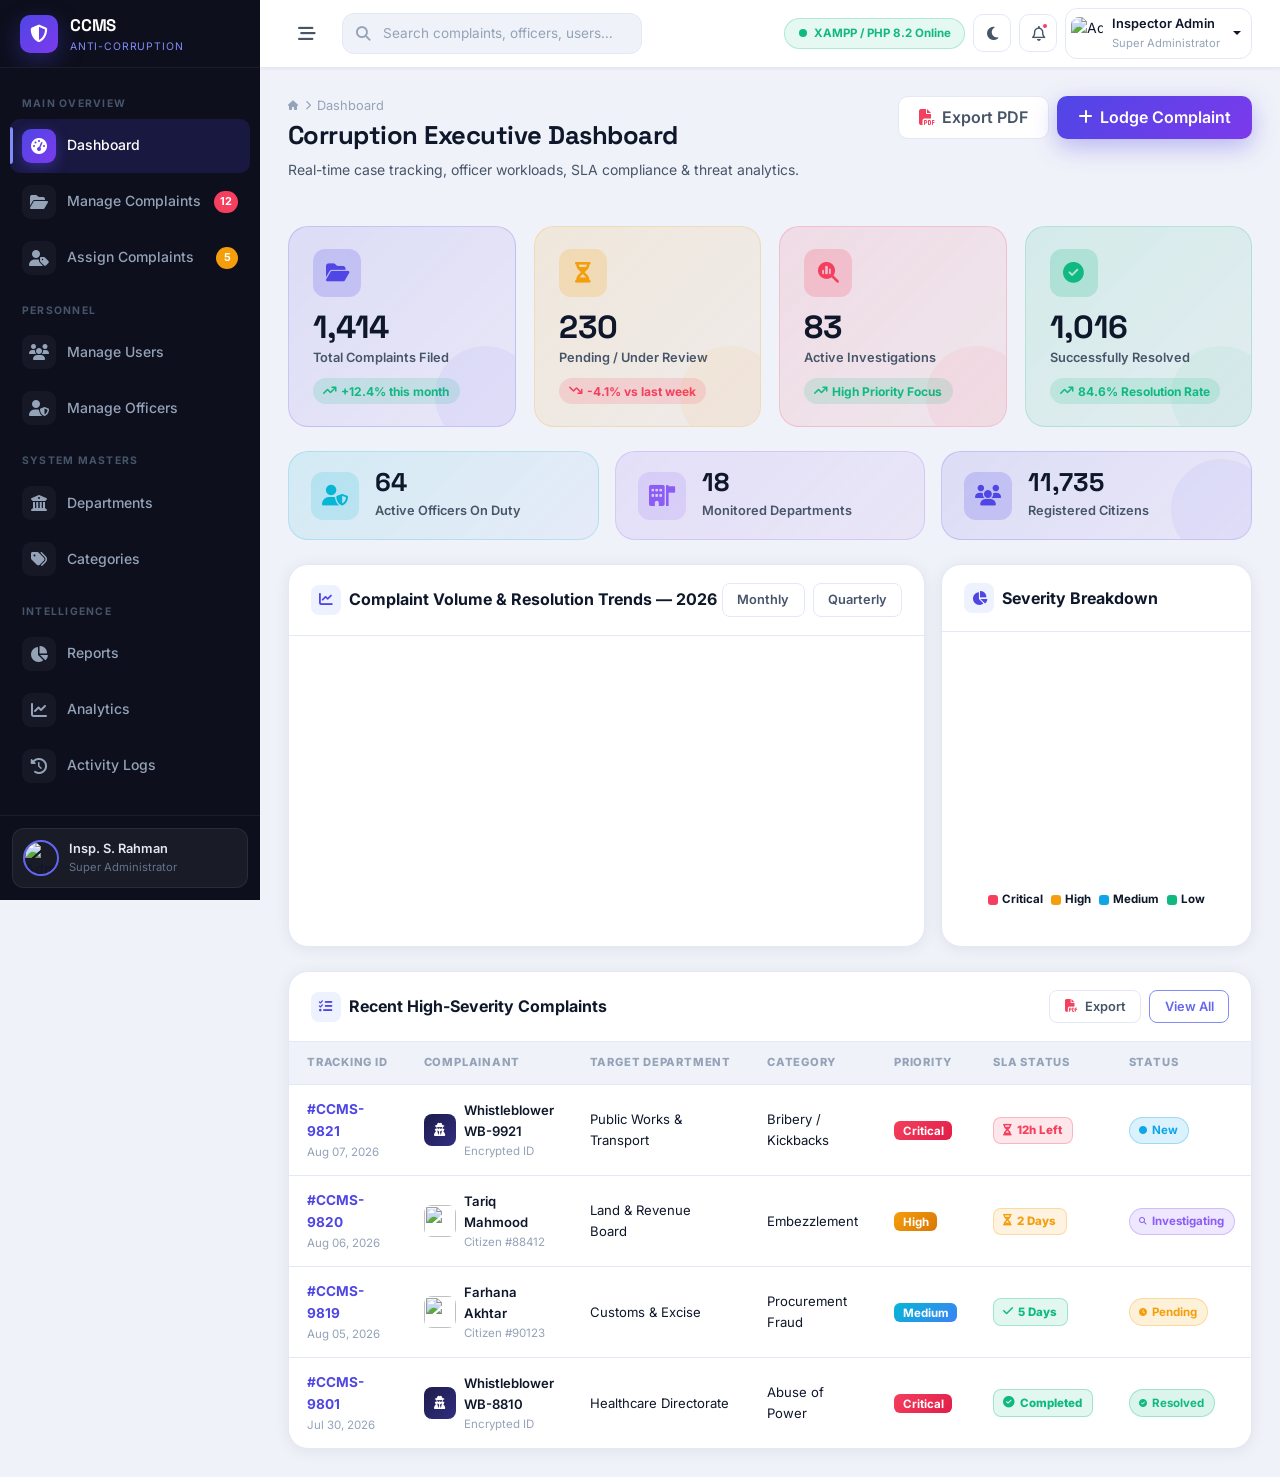
==== admin/index.html @ 70c21d73 "New repo" ====
<!DOCTYPE html>
<html lang="en" data-bs-theme="light">
<head>
  <meta charset="UTF-8">
  <meta name="viewport" content="width=device-width, initial-scale=1.0">
  <title>Dashboard — CCMS Admin Panel</title>
  <meta name="description" content="Corruption Complaint Management System — Admin Dashboard">

  <!-- Fonts -->
  <link rel="preconnect" href="https://fonts.googleapis.com">
  <link rel="preconnect" href="https://fonts.gstatic.com" crossorigin>
  <link href="https://fonts.googleapis.com/css2?family=Inter:wght@300;400;500;600;700;800;900&family=Space+Grotesk:wght@400;500;600;700&display=swap" rel="stylesheet">

  <!-- Bootstrap 5.3 -->
  <link href="https://cdn.jsdelivr.net/npm/bootstrap@5.3.2/dist/css/bootstrap.min.css" rel="stylesheet">
  <!-- Font Awesome 6 -->
  <link rel="stylesheet" href="https://cdnjs.cloudflare.com/ajax/libs/font-awesome/6.4.2/css/all.min.css">
  <!-- SweetAlert2 -->
  <link rel="stylesheet" href="https://cdn.jsdelivr.net/npm/sweetalert2@11/dist/sweetalert2.min.css">

  <!-- CCMS Custom CSS -->
  <link rel="stylesheet" href="assets/css/style.css">
</head>
<body>
<div id="wrapper">

  <!-- ═══════════════════ SIDEBAR ═══════════════════ -->
  <aside id="sidebar">
    <div class="sb-brand">
      <div class="sb-logo"><i class="fa-solid fa-shield-halved"></i></div>
      <div>
        <div class="sb-title">CCMS</div>
        <div class="sb-sub">Anti-Corruption</div>
      </div>
    </div>

    <nav class="sb-nav">
      <div class="sb-section-label">Main Overview</div>

      <a href="index.html" class="sb-link active">
        <div class="icon-wrap"><i class="fa-solid fa-gauge-high"></i></div>
        <span>Dashboard</span>
      </a>

      <a href="manage-complaints.html" class="sb-link">
        <div class="icon-wrap"><i class="fa-solid fa-folder-open"></i></div>
        <span>Manage Complaints</span>
        <span class="sb-badge">12</span>
      </a>

      <a href="assign-complaints.html" class="sb-link">
        <div class="icon-wrap"><i class="fa-solid fa-user-tag"></i></div>
        <span>Assign Complaints</span>
        <span class="sb-badge amber">5</span>
      </a>

      <div class="sb-section-label">Personnel</div>

      <a href="manage-users.html" class="sb-link">
        <div class="icon-wrap"><i class="fa-solid fa-users"></i></div>
        <span>Manage Users</span>
      </a>

      <a href="manage-officers.html" class="sb-link">
        <div class="icon-wrap"><i class="fa-solid fa-user-shield"></i></div>
        <span>Manage Officers</span>
      </a>

      <div class="sb-section-label">System Masters</div>

      <a href="manage-departments.html" class="sb-link">
        <div class="icon-wrap"><i class="fa-solid fa-building-columns"></i></div>
        <span>Departments</span>
      </a>

      <a href="manage-categories.html" class="sb-link">
        <div class="icon-wrap"><i class="fa-solid fa-tags"></i></div>
        <span>Categories</span>
      </a>

      <div class="sb-section-label">Intelligence</div>

      <a href="reports.html" class="sb-link">
        <div class="icon-wrap"><i class="fa-solid fa-chart-pie"></i></div>
        <span>Reports</span>
      </a>

      <a href="analytics.html" class="sb-link">
        <div class="icon-wrap"><i class="fa-solid fa-chart-line"></i></div>
        <span>Analytics</span>
      </a>

      <a href="activity-logs.html" class="sb-link">
        <div class="icon-wrap"><i class="fa-solid fa-clock-rotate-left"></i></div>
        <span>Activity Logs</span>
      </a>
    </nav>

    <div class="sb-footer">
      <div class="sb-admin-card">
        <img src="https://images.unsplash.com/photo-1560250097-0b93528c311a?auto=format&fit=crop&w=80&q=80"
             alt="Admin" class="sb-avatar">
        <div class="sb-admin-info">
          <div class="sb-admin-name">Insp. S. Rahman</div>
          <div class="sb-admin-role">Super Administrator</div>
        </div>
      </div>
    </div>
  </aside>

  <!-- ═══════════════════ MAIN CONTENT ═══════════════════ -->
  <div id="main-content">

    <!-- TOP NAVBAR -->
    <nav class="top-navbar">
      <div class="d-flex align-items-center gap-3">
        <button class="btn-toggle" id="sidebarToggle">
          <i class="fa-solid fa-bars-staggered"></i>
        </button>

        <div class="search-wrap d-none d-md-block">
          <i class="fa-solid fa-magnifying-glass"></i>
          <input type="text" id="tableSearch" placeholder="Search complaints, officers, users…">
        </div>
      </div>

      <div class="nav-actions">
        <!-- System Status -->
        <div class="online-chip d-none d-xl-flex">
          <span class="online-dot"></span>
          XAMPP / PHP 8.2 Online
        </div>

        <!-- Theme Toggle -->
        <button class="nav-icon-btn" id="themeToggle" title="Toggle Theme">
          <i class="fa-solid fa-moon" id="themeIcon"></i>
        </button>

        <!-- Notifications -->
        <div class="dropdown">
          <button class="nav-icon-btn" data-bs-toggle="dropdown" aria-expanded="false" id="notifBtn">
            <i class="fa-regular fa-bell"></i>
            <span class="nav-dot"></span>
          </button>
          <div class="dropdown-menu dropdown-menu-end" style="width:320px; padding:12px;">
            <div class="d-flex align-items-center justify-content-between mb-3 px-1">
              <span style="font-weight:800;font-size:.9rem;">Notifications</span>
              <span class="pill pill-new">3 New</span>
            </div>

            <div class="notif-item">
              <div class="notif-icon" style="background:rgba(244,63,94,.15);color:#f43f5e;">
                <i class="fa-solid fa-triangle-exclamation"></i>
              </div>
              <div>
                <div style="font-weight:700;font-size:.8rem;">Critical: Bribery Case Escalated</div>
                <div class="extra-small" style="color:var(--text-3);">Ref #CCMS-9821 · Public Works Dept</div>
                <div class="extra-small" style="color:var(--text-3);margin-top:2px;">5 minutes ago</div>
              </div>
            </div>

            <div class="notif-item mt-1">
              <div class="notif-icon" style="background:rgba(245,158,11,.15);color:#f59e0b;">
                <i class="fa-solid fa-user-check"></i>
              </div>
              <div>
                <div style="font-weight:700;font-size:.8rem;">SLA Deadline Approaching</div>
                <div class="extra-small" style="color:var(--text-3);">2 complaints approaching SLA cutoff</div>
                <div class="extra-small" style="color:var(--text-3);margin-top:2px;">22 minutes ago</div>
              </div>
            </div>

            <div class="notif-item mt-1">
              <div class="notif-icon" style="background:rgba(16,185,129,.15);color:#10b981;">
                <i class="fa-solid fa-file-pdf"></i>
              </div>
              <div>
                <div style="font-weight:700;font-size:.8rem;">Monthly Audit Report Ready</div>
                <div class="extra-small" style="color:var(--text-3);">July 2026 PDF generated via Dompdf</div>
                <div class="extra-small" style="color:var(--text-3);margin-top:2px;">1 hour ago</div>
              </div>
            </div>

            <div class="divider"></div>
            <a href="activity-logs.html" class="d-block text-center extra-small fw-bold" style="color:var(--indigo-500);">
              View all activity logs →
            </a>
          </div>
        </div>

        <!-- Profile -->
        <div class="dropdown">
          <div class="nav-profile-btn dropdown-toggle" data-bs-toggle="dropdown" aria-expanded="false">
            <img src="https://images.unsplash.com/photo-1560250097-0b93528c311a?auto=format&fit=crop&w=80&q=80"
                 class="nav-avatar" alt="Admin">
            <div class="d-none d-md-block">
              <div class="nav-profile-name">Inspector Admin</div>
              <div class="nav-profile-role">Super Administrator</div>
            </div>
          </div>
          <ul class="dropdown-menu dropdown-menu-end">
            <li><a class="dropdown-item" href="#"><i class="fa-solid fa-user-gear text-indigo-500"></i> Profile Settings</a></li>
            <li><a class="dropdown-item" href="activity-logs.html"><i class="fa-solid fa-clock-rotate-left text-indigo-500"></i> My Logs</a></li>
            <li><div class="dropdown-divider"></div></li>
            <li><a class="dropdown-item" href="#" style="color:var(--rose-500);" onclick="Swal.fire({icon:'info',title:'Session Ended',text:'You have been logged out safely.',timer:2000,showConfirmButton:false})">
              <i class="fa-solid fa-power-off"></i> Logout
            </a></li>
          </ul>
        </div>
      </div>
    </nav>
    <!-- /TOP NAVBAR -->

    <!-- ═══════════════════ CONTENT BODY ═══════════════════ -->
    <main class="content-body">

      <!-- Page Header -->
      <div class="page-header">
        <div>
          <div class="page-breadcrumb">
            <i class="fa-solid fa-house"></i>
            <i class="fa-solid fa-chevron-right"></i>
            <span>Dashboard</span>
          </div>
          <h1 class="page-title">Corruption Executive Dashboard</h1>
          <p class="page-subtitle">Real-time case tracking, officer workloads, SLA compliance &amp; threat analytics.</p>
        </div>
        <div class="d-flex gap-2 flex-wrap">
          <button class="btn btn-ghost btn-export-pdf" data-doc-name="Executive_Dashboard_Summary">
            <i class="fa-solid fa-file-pdf" style="color:var(--rose-500);"></i> Export PDF
          </button>
          <a href="manage-complaints.html" class="btn btn-primary">
            <i class="fa-solid fa-plus"></i> Lodge Complaint
          </a>
        </div>
      </div>

      <!-- KPI CARDS -->
      <div class="kpi-grid">
        <div class="kpi-card indigo">
          <div class="kpi-icon"><i class="fa-solid fa-folder-open"></i></div>
          <div class="kpi-value counter-value">1482</div>
          <div class="kpi-label">Total Complaints Filed</div>
          <div class="kpi-trend up"><i class="fa-solid fa-arrow-trend-up"></i> +12.4% this month</div>
        </div>

        <div class="kpi-card amber">
          <div class="kpi-icon"><i class="fa-solid fa-hourglass-half"></i></div>
          <div class="kpi-value counter-value">245</div>
          <div class="kpi-label">Pending / Under Review</div>
          <div class="kpi-trend down"><i class="fa-solid fa-arrow-trend-down"></i> -4.1% vs last week</div>
        </div>

        <div class="kpi-card rose">
          <div class="kpi-icon"><i class="fa-solid fa-magnifying-glass-chart"></i></div>
          <div class="kpi-value counter-value">89</div>
          <div class="kpi-label">Active Investigations</div>
          <div class="kpi-trend up"><i class="fa-solid fa-arrow-trend-up"></i> High Priority Focus</div>
        </div>

        <div class="kpi-card emerald">
          <div class="kpi-icon"><i class="fa-solid fa-circle-check"></i></div>
          <div class="kpi-value counter-value">1078</div>
          <div class="kpi-label">Successfully Resolved</div>
          <div class="kpi-trend up"><i class="fa-solid fa-arrow-trend-up"></i> 84.6% Resolution Rate</div>
        </div>
      </div>

      <!-- Secondary KPI Row -->
      <div class="row g-3 mb-4">
        <div class="col-md-4">
          <div class="kpi-card cyan" style="padding:18px 22px;">
            <div class="d-flex align-items-center gap-3">
              <div class="kpi-icon mb-0" style="background:rgba(6,182,212,.15);color:#06b6d4;">
                <i class="fa-solid fa-user-shield"></i>
              </div>
              <div>
                <div class="kpi-value" style="font-size:1.6rem;" id="cntOfficers">64</div>
                <div class="kpi-label">Active Officers On Duty</div>
              </div>
            </div>
          </div>
        </div>
        <div class="col-md-4">
          <div class="kpi-card violet" style="padding:18px 22px;">
            <div class="d-flex align-items-center gap-3">
              <div class="kpi-icon mb-0" style="background:rgba(139,92,246,.15);color:#8b5cf6;">
                <i class="fa-solid fa-building-flag"></i>
              </div>
              <div>
                <div class="kpi-value" style="font-size:1.6rem;" id="cntDepts">18</div>
                <div class="kpi-label">Monitored Departments</div>
              </div>
            </div>
          </div>
        </div>
        <div class="col-md-4">
          <div class="kpi-card indigo" style="padding:18px 22px;">
            <div class="d-flex align-items-center gap-3">
              <div class="kpi-icon mb-0">
                <i class="fa-solid fa-users"></i>
              </div>
              <div>
                <div class="kpi-value counter-value" style="font-size:1.6rem;">12450</div>
                <div class="kpi-label">Registered Citizens</div>
              </div>
            </div>
          </div>
        </div>
      </div>

      <!-- Charts Row -->
      <div class="row g-3 mb-4">
        <!-- Trend Chart -->
        <div class="col-lg-8">
          <div class="card-box h-100">
            <div class="card-box-head">
              <div class="card-box-title">
                <div class="title-icon"><i class="fa-solid fa-chart-line"></i></div>
                Complaint Volume &amp; Resolution Trends — 2026
              </div>
              <div class="d-flex gap-2">
                <button class="btn btn-ghost btn-sm active-period" data-period="monthly">Monthly</button>
                <button class="btn btn-ghost btn-sm" data-period="quarterly">Quarterly</button>
              </div>
            </div>
            <div class="card-box-body" style="padding-bottom:12px;">
              <canvas id="trendChart" height="270"></canvas>
            </div>
          </div>
        </div>

        <!-- Severity Doughnut -->
        <div class="col-lg-4">
          <div class="card-box h-100">
            <div class="card-box-head">
              <div class="card-box-title">
                <div class="title-icon"><i class="fa-solid fa-chart-pie"></i></div>
                Severity Breakdown
              </div>
            </div>
            <div class="card-box-body d-flex flex-column align-items-center">
              <canvas id="severityChart" height="220"></canvas>
              <!-- Legend -->
              <div class="d-flex flex-wrap gap-2 mt-3 justify-content-center">
                <div class="d-flex align-items-center gap-1 extra-small fw-bold">
                  <span style="width:10px;height:10px;border-radius:3px;background:#f43f5e;display:inline-block;"></span> Critical
                </div>
                <div class="d-flex align-items-center gap-1 extra-small fw-bold">
                  <span style="width:10px;height:10px;border-radius:3px;background:#f59e0b;display:inline-block;"></span> High
                </div>
                <div class="d-flex align-items-center gap-1 extra-small fw-bold">
                  <span style="width:10px;height:10px;border-radius:3px;background:#0ea5e9;display:inline-block;"></span> Medium
                </div>
                <div class="d-flex align-items-center gap-1 extra-small fw-bold">
                  <span style="width:10px;height:10px;border-radius:3px;background:#10b981;display:inline-block;"></span> Low
                </div>
              </div>
            </div>
          </div>
        </div>
      </div>

      <!-- Recent Complaints Table -->
      <div class="card-box">
        <div class="card-box-head">
          <div class="card-box-title">
            <div class="title-icon"><i class="fa-solid fa-list-check"></i></div>
            Recent High-Severity Complaints
          </div>
          <div class="d-flex gap-2">
            <button class="btn btn-ghost btn-sm btn-export-pdf" data-doc-name="Recent_Complaints_Export">
              <i class="fa-solid fa-file-pdf" style="color:var(--rose-500);"></i> Export
            </button>
            <a href="manage-complaints.html" class="btn btn-outline-primary btn-sm">View All</a>
          </div>
        </div>

        <div class="tbl-wrap">
          <table class="tbl" id="complaintsTable">
            <thead>
              <tr>
                <th>Tracking ID</th>
                <th>Complainant</th>
                <th>Target Department</th>
                <th>Category</th>
                <th>Priority</th>
                <th>SLA Status</th>
                <th>Status</th>
                <th>Action</th>
              </tr>
            </thead>
            <tbody>
              <tr>
                <td>
                  <a href="#" class="fw-bold" style="color:var(--indigo-600);">#CCMS-9821</a>
                  <div class="extra-small" style="color:var(--text-3);">Aug 07, 2026</div>
                </td>
                <td>
                  <span class="d-flex align-items-center gap-2">
                    <span style="background:var(--g-dark);width:32px;height:32px;border-radius:8px;display:flex;align-items:center;justify-content:center;color:#fff;font-size:.8rem;flex-shrink:0;">
                      <i class="fa-solid fa-user-secret"></i>
                    </span>
                    <div>
                      <div class="fw-semibold" style="font-size:.82rem;">Whistleblower WB-9921</div>
                      <div class="extra-small" style="color:var(--text-3);">Encrypted ID</div>
                    </div>
                  </span>
                </td>
                <td style="font-size:.82rem;">Public Works &amp; Transport</td>
                <td style="font-size:.82rem;">Bribery / Kickbacks</td>
                <td><span class="chip-critical">Critical</span></td>
                <td><span class="sla sla-critical"><i class="fa-solid fa-hourglass-half"></i> 12h Left</span></td>
                <td><span class="pill pill-new"><i class="fa-solid fa-circle" style="font-size:.5rem;"></i> New</span></td>
                <td>
                  <div class="d-flex gap-1">
                    <button class="btn btn-ghost btn-icon btn-sm" data-bs-toggle="modal" data-bs-target="#viewComplaintModal" title="View">
                      <i class="fa-solid fa-eye" style="color:var(--indigo-500);"></i>
                    </button>
                    <a href="assign-complaints.html" class="btn btn-primary btn-icon btn-sm" title="Assign">
                      <i class="fa-solid fa-user-plus"></i>
                    </a>
                  </div>
                </td>
              </tr>

              <tr>
                <td>
                  <a href="#" class="fw-bold" style="color:var(--indigo-600);">#CCMS-9820</a>
                  <div class="extra-small" style="color:var(--text-3);">Aug 06, 2026</div>
                </td>
                <td>
                  <span class="d-flex align-items-center gap-2">
                    <img src="https://images.unsplash.com/photo-1507003211169-0a1dd7228f2d?auto=format&fit=crop&w=80&q=80"
                         style="width:32px;height:32px;border-radius:8px;object-fit:cover;flex-shrink:0;" alt="">
                    <div>
                      <div class="fw-semibold" style="font-size:.82rem;">Tariq Mahmood</div>
                      <div class="extra-small" style="color:var(--text-3);">Citizen #88412</div>
                    </div>
                  </span>
                </td>
                <td style="font-size:.82rem;">Land &amp; Revenue Board</td>
                <td style="font-size:.82rem;">Embezzlement</td>
                <td><span class="chip-high">High</span></td>
                <td><span class="sla sla-warn"><i class="fa-solid fa-hourglass-half"></i> 2 Days</span></td>
                <td><span class="pill pill-investigating"><i class="fa-solid fa-magnifying-glass" style="font-size:.5rem;"></i> Investigating</span></td>
                <td>
                  <div class="d-flex gap-1">
                    <button class="btn btn-ghost btn-icon btn-sm" data-bs-toggle="modal" data-bs-target="#viewComplaintModal" title="View">
                      <i class="fa-solid fa-eye" style="color:var(--indigo-500);"></i>
                    </button>
                    <button class="btn btn-ghost btn-icon btn-sm" title="Update Status">
                      <i class="fa-solid fa-rotate" style="color:var(--amber-500);"></i>
                    </button>
                  </div>
                </td>
              </tr>

              <tr>
                <td>
                  <a href="#" class="fw-bold" style="color:var(--indigo-600);">#CCMS-9819</a>
                  <div class="extra-small" style="color:var(--text-3);">Aug 05, 2026</div>
                </td>
                <td>
                  <span class="d-flex align-items-center gap-2">
                    <img src="https://images.unsplash.com/photo-1494790108377-be9c29b29330?auto=format&fit=crop&w=80&q=80"
                         style="width:32px;height:32px;border-radius:8px;object-fit:cover;flex-shrink:0;" alt="">
                    <div>
                      <div class="fw-semibold" style="font-size:.82rem;">Farhana Akhtar</div>
                      <div class="extra-small" style="color:var(--text-3);">Citizen #90123</div>
                    </div>
                  </span>
                </td>
                <td style="font-size:.82rem;">Customs &amp; Excise</td>
                <td style="font-size:.82rem;">Procurement Fraud</td>
                <td><span class="chip-medium">Medium</span></td>
                <td><span class="sla sla-ok"><i class="fa-solid fa-check"></i> 5 Days</span></td>
                <td><span class="pill pill-pending"><i class="fa-solid fa-clock" style="font-size:.5rem;"></i> Pending</span></td>
                <td>
                  <div class="d-flex gap-1">
                    <button class="btn btn-ghost btn-icon btn-sm" data-bs-toggle="modal" data-bs-target="#viewComplaintModal" title="View">
                      <i class="fa-solid fa-eye" style="color:var(--indigo-500);"></i>
                    </button>
                    <a href="assign-complaints.html" class="btn btn-primary btn-icon btn-sm" title="Assign">
                      <i class="fa-solid fa-user-plus"></i>
                    </a>
                  </div>
                </td>
              </tr>

              <tr>
                <td>
                  <a href="#" class="fw-bold" style="color:var(--indigo-600);">#CCMS-9801</a>
                  <div class="extra-small" style="color:var(--text-3);">Jul 30, 2026</div>
                </td>
                <td>
                  <span class="d-flex align-items-center gap-2">
                    <span style="background:var(--g-dark);width:32px;height:32px;border-radius:8px;display:flex;align-items:center;justify-content:center;color:#fff;font-size:.8rem;flex-shrink:0;">
                      <i class="fa-solid fa-user-secret"></i>
                    </span>
                    <div>
                      <div class="fw-semibold" style="font-size:.82rem;">Whistleblower WB-8810</div>
                      <div class="extra-small" style="color:var(--text-3);">Encrypted ID</div>
                    </div>
                  </span>
                </td>
                <td style="font-size:.82rem;">Healthcare Directorate</td>
                <td style="font-size:.82rem;">Abuse of Power</td>
                <td><span class="chip-critical">Critical</span></td>
                <td><span class="sla sla-ok"><i class="fa-solid fa-circle-check"></i> Completed</span></td>
                <td><span class="pill pill-resolved"><i class="fa-solid fa-circle-check" style="font-size:.5rem;"></i> Resolved</span></td>
                <td>
                  <div class="d-flex gap-1">
                    <button class="btn btn-ghost btn-icon btn-sm" data-bs-toggle="modal" data-bs-target="#viewComplaintModal" title="View">
                      <i class="fa-solid fa-eye" style="color:var(--indigo-500);"></i>
                    </button>
                    <button class="btn btn-ghost btn-icon btn-sm btn-export-pdf" title="Download PDF">
                      <i class="fa-solid fa-file-pdf" style="color:var(--rose-500);"></i>
                    </button>
                  </div>
                </td>
              </tr>
            </tbody>
          </table>
        </div>
      </div>
      <!-- /card-box -->

    </main>
    <!-- /CONTENT BODY -->
  </div>
  <!-- /MAIN CONTENT -->

  <!-- ═══════════════════ MODAL: VIEW COMPLAINT ═══════════════════ -->
<div class="modal fade" id="viewComplaintModal" tabindex="-1" aria-hidden="true">
  <div class="modal-dialog modal-lg modal-dialog-centered">
    <div class="modal-content">
      <div class="modal-header">
        <div>
          <div class="d-flex align-items-center gap-2 mb-1">
            <span class="pill pill-new">New Case</span>
            <span class="chip-critical">Critical</span>
          </div>
          <h5 class="modal-title">#CCMS-9821 — Bribery Case File</h5>
        </div>
        <button type="button" class="btn-close" data-bs-dismiss="modal"></button>
      </div>
      <div class="modal-body" style="padding:24px;">

        <!-- Alert -->
        <div style="background:rgba(244,63,94,.1);border:1px solid rgba(244,63,94,.3);border-radius:12px;padding:14px 18px;display:flex;align-items:center;gap:12px;margin-bottom:20px;">
          <i class="fa-solid fa-triangle-exclamation" style="color:#f43f5e;font-size:1.1rem;"></i>
          <div>
            <div style="font-weight:700;font-size:.9rem;color:#f43f5e;">CRITICAL SEVERITY — SLA Expires in 12 Hours</div>
            <div class="extra-small" style="color:var(--text-2);">Immediate officer assignment required.</div>
          </div>
        </div>

        <!-- Info Grid -->
        <div class="row g-3 mb-4">
          <div class="col-md-6">
            <div style="background:var(--bg);border:1px solid var(--border);border-radius:12px;padding:14px;">
              <div class="extra-small fw-bold" style="color:var(--text-3);text-transform:uppercase;letter-spacing:.06em;margin-bottom:6px;">Complainant</div>
              <div class="fw-bold">Whistleblower WB-9921</div>
              <div class="extra-small" style="color:var(--text-2);margin-top:3px;"><i class="fa-solid fa-envelope me-1"></i> encrypted@securemail.org</div>
            </div>
          </div>
          <div class="col-md-6">
            <div style="background:var(--bg);border:1px solid var(--border);border-radius:12px;padding:14px;">
              <div class="extra-small fw-bold" style="color:var(--text-3);text-transform:uppercase;letter-spacing:.06em;margin-bottom:6px;">Target Department</div>
              <div class="fw-bold">Public Works &amp; Transport Board</div>
              <div class="extra-small" style="color:var(--text-2);margin-top:3px;"><i class="fa-solid fa-location-dot me-1"></i> Sector 4, Highway Tender Office</div>
            </div>
          </div>
        </div>

        <div style="margin-bottom:18px;">
          <div class="extra-small fw-bold" style="color:var(--text-3);text-transform:uppercase;letter-spacing:.06em;margin-bottom:8px;">Allegation Summary</div>
          <p style="font-size:.875rem;color:var(--text-2);line-height:1.7;margin:0;">
            Allegation of illegal bribery during highway bridge maintenance tender allocation. Tender officials
            demanded an undocumented 15% kickback commission for contract approval. Audio recordings and
            financial transaction receipts have been submitted as evidence.
          </p>
        </div>

        <div style="margin-bottom:18px;">
          <div class="extra-small fw-bold" style="color:var(--text-3);text-transform:uppercase;letter-spacing:.06em;margin-bottom:10px;">Evidence Attachments (2 Files)</div>
          <div class="d-flex gap-2 flex-wrap">
            <div style="display:flex;align-items:center;gap:10px;background:var(--bg);border:1px solid var(--border);border-radius:10px;padding:10px 14px;">
              <i class="fa-solid fa-file-pdf" style="color:#f43f5e;font-size:1.4rem;"></i>
              <div>
                <div class="fw-bold extra-small">tender_bid_receipt.pdf</div>
                <div class="extra-small" style="color:var(--text-3);">2.4 MB</div>
              </div>
            </div>
            <div style="display:flex;align-items:center;gap:10px;background:var(--bg);border:1px solid var(--border);border-radius:10px;padding:10px 14px;">
              <i class="fa-solid fa-file-audio" style="color:#f59e0b;font-size:1.4rem;"></i>
              <div>
                <div class="fw-bold extra-small">audio_bribe_recording.mp3</div>
                <div class="extra-small" style="color:var(--text-3);">8.1 MB</div>
              </div>
            </div>
          </div>
        </div>

        <!-- Timeline -->
        <div class="extra-small fw-bold" style="color:var(--text-3);text-transform:uppercase;letter-spacing:.06em;margin-bottom:12px;">Audit Timeline</div>
        <div class="timeline">
          <div class="tl-item">
            <div class="tl-dot indigo"><i class="fa-solid fa-plus"></i></div>
            <div class="tl-body">
              <div class="tl-title">Complaint Registered</div>
              <div class="tl-time">Aug 07, 2026 · 09:15 AM</div>
              <div class="tl-desc">Submitted anonymously with encrypted media attachments.</div>
            </div>
          </div>
          <div class="tl-item">
            <div class="tl-dot amber"><i class="fa-solid fa-user-check"></i></div>
            <div class="tl-body">
              <div class="tl-title">Under Review — Assignment Pending</div>
              <div class="tl-time">Aug 07, 2026 · 10:30 AM</div>
              <div class="tl-desc">Awaiting officer allocation from Public Works Anti-Corruption Cell.</div>
            </div>
          </div>
        </div>
      </div>
      <div class="modal-footer">
        <button type="button" class="btn btn-ghost" data-bs-dismiss="modal">Close</button>
        <a href="assign-complaints.html" class="btn btn-outline-primary">
          <i class="fa-solid fa-user-plus"></i> Assign Officer
        </a>
        <button type="button" class="btn btn-primary btn-export-pdf" data-doc-name="Complaint_9821_Case_File">
          <i class="fa-solid fa-file-pdf"></i> Download PDF
        </button>
      </div>
  </div>
</div><!-- /wrapper -->

<!-- ═══════════════════ SCRIPTS ═══════════════════ -->
<script src="https://code.jquery.com/jquery-3.7.1.min.js"></script>
<script src="https://cdn.jsdelivr.net/npm/bootstrap@5.3.2/dist/js/bootstrap.bundle.min.js"></script>
<script src="https://cdn.jsdelivr.net/npm/chart.js@4.4.0/dist/chart.umd.min.js"></script>
<script src="https://cdn.jsdelivr.net/npm/sweetalert2@11"></script>
<script src="assets/js/main.js"></script>

<script>
document.addEventListener('DOMContentLoaded', function() {
  const trendCanvas = document.getElementById('trendChart');
  const severityCanvas = document.getElementById('severityChart');

  if (trendCanvas) {
    new Chart(trendCanvas.getContext('2d'), {
      type: 'line',
      data: {
        labels: ['Jan','Feb','Mar','Apr','May','Jun','Jul','Aug'],
        datasets: [
          {
            label: 'Complaints Filed',
            data: [120,145,190,175,210,240,280,122],
            borderColor: '#4f46e5',
            backgroundColor: 'rgba(79,70,229,0.12)',
            borderWidth: 2.5,
            fill: true,
            tension: 0.4,
            pointBackgroundColor: '#4f46e5',
            pointBorderColor: '#fff',
            pointBorderWidth: 2,
            pointRadius: 5
          },
          {
            label: 'Cases Resolved',
            data: [95,130,160,155,195,220,250,110],
            borderColor: '#10b981',
            backgroundColor: 'rgba(16,185,129,0.07)',
            borderWidth: 2.5,
            fill: true,
            tension: 0.4,
            pointBackgroundColor: '#10b981',
            pointBorderColor: '#fff',
            pointBorderWidth: 2,
            pointRadius: 5
          }
        ]
      },
      options: {
        responsive: true,
        maintainAspectRatio: true,
        interaction: { mode: 'index', intersect: false },
        plugins: {
          legend: {
            position: 'top',
            align: 'end',
            labels: {
              boxWidth: 10,
              boxHeight: 10,
              borderRadius: 5,
              useBorderRadius: true,
              font: { family: 'Inter', size: 12, weight: '600' },
              padding: 16
            }
          },
          tooltip: {
            backgroundColor: 'rgba(15,21,36,.9)',
            titleColor: '#f8fafc',
            bodyColor: '#94a3b8',
            borderColor: 'rgba(255,255,255,.1)',
            borderWidth: 1,
            padding: 12,
            cornerRadius: 10
          }
        },
        scales: {
          x: {
            grid: { display: false },
            ticks: { font: { family: 'Inter', size: 12 }, color: '#94a3b8' }
          },
          y: {
            beginAtZero: true,
            grid: { color: 'rgba(100,116,139,0.1)', drawBorder: false },
            ticks: { font: { family: 'Inter', size: 12 }, color: '#94a3b8', stepSize: 50 }
          }
        }
      }
    });
  }

  if (severityCanvas) {
    new Chart(severityCanvas.getContext('2d'), {
      type: 'doughnut',
      data: {
        labels: ['Critical','High','Medium','Low'],
        datasets: [{
          data: [18,32,35,15],
          backgroundColor: ['#f43f5e','#f59e0b','#0ea5e9','#10b981'],
          borderColor: 'transparent',
          borderWidth: 0,
          hoverOffset: 6
        }]
      },
      options: {
        responsive: true,
        cutout: '72%',
        plugins: {
          legend: { display: false },
          tooltip: {
            backgroundColor: 'rgba(15,21,36,.9)',
            titleColor: '#f8fafc',
            bodyColor: '#94a3b8',
            borderColor: 'rgba(255,255,255,.1)',
            borderWidth: 1,
            padding: 10,
            cornerRadius: 10
          }
        }
      }
    });
  }
});
</script>

</body>
</html>
---- admin/assets/css/style.css ----
/* ============================================================
   CCMS – Corruption Complaint Management System
   Premium Admin Panel  |  Full Design System
   ============================================================ */

@import url('https://fonts.googleapis.com/css2?family=Inter:wght@300;400;500;600;700;800;900&family=Space+Grotesk:wght@400;500;600;700&display=swap');

/* ── DESIGN TOKENS ───────────────────────────────────────── */
:root {
  --font-body:    'Inter', sans-serif;
  --font-heading: 'Space Grotesk', sans-serif;

  /* Sidebar */
  --sidebar-w:  260px;
  --sidebar-cw: 76px;
  --nav-h:      68px;

  /* Brand Palette */
  --indigo-900: #1e1b4b;
  --indigo-800: #312e81;
  --indigo-700: #3730a3;
  --indigo-600: #4f46e5;
  --indigo-500: #6366f1;
  --indigo-400: #818cf8;
  --indigo-300: #a5b4fc;
  --indigo-100: #e0e7ff;
  --indigo-50:  #eef2ff;

  --violet-500: #8b5cf6;
  --cyan-500:   #06b6d4;
  --cyan-400:   #22d3ee;
  --emerald-500:#10b981;
  --emerald-400:#34d399;
  --amber-500:  #f59e0b;
  --amber-400:  #fbbf24;
  --rose-500:   #f43f5e;
  --rose-400:   #fb7185;
  --sky-500:    #0ea5e9;

  /* Semantics – Light */
  --bg:         #f0f2f9;
  --surface:    #ffffff;
  --surface-2:  #f8faff;
  --sidebar-bg: #0d0f1c;
  --navbar-bg:  #ffffff;
  --border:     #e2e8f6;
  --text-1:     #0f172a;
  --text-2:     #475569;
  --text-3:     #94a3b8;

  /* Gradient Presets */
  --g-primary:  linear-gradient(135deg, #4f46e5 0%, #7c3aed 100%);
  --g-cyan:     linear-gradient(135deg, #06b6d4 0%, #3b82f6 100%);
  --g-emerald:  linear-gradient(135deg, #10b981 0%, #059669 100%);
  --g-amber:    linear-gradient(135deg, #f59e0b 0%, #d97706 100%);
  --g-rose:     linear-gradient(135deg, #f43f5e 0%, #e11d48 100%);
  --g-dark:     linear-gradient(135deg, #1e1b4b 0%, #312e81 100%);
  --g-hero:     linear-gradient(135deg, #4f46e5 0%, #7c3aed 60%, #06b6d4 100%);

  /* Shadows */
  --sh-xs: 0 1px 3px rgba(15,23,42,.06);
  --sh-sm: 0 4px 12px rgba(15,23,42,.08);
  --sh-md: 0 8px 24px rgba(15,23,42,.10);
  --sh-lg: 0 16px 48px rgba(15,23,42,.14);
  --sh-primary: 0 8px 24px rgba(79,70,229,.35);
  --sh-card:    0 2px 16px rgba(15,23,42,.07);

  /* Radius */
  --r-sm:  8px;
  --r-md: 14px;
  --r-lg: 20px;
  --r-xl: 28px;

  --tx: all .25s cubic-bezier(.4,0,.2,1);
}

/* ── DARK THEME ──────────────────────────────────────────── */
[data-bs-theme="dark"] {
  --bg:         #060912;
  --surface:    #0f1526;
  --surface-2:  #141b2d;
  --sidebar-bg: #080b16;
  --navbar-bg:  #0f1526;
  --border:     #1e2a45;
  --text-1:     #f1f5f9;
  --text-2:     #94a3b8;
  --text-3:     #475569;
  --sh-card:    0 2px 16px rgba(0,0,0,.35);
}

/* ── RESET / GLOBAL ──────────────────────────────────────── */
*, *::before, *::after { box-sizing: border-box; margin: 0; padding: 0; }

html { scroll-behavior: smooth; }

body {
  font-family: var(--font-body);
  background: var(--bg);
  color: var(--text-1);
  font-size: 14px;
  line-height: 1.6;
  overflow-x: hidden;
  transition: background .3s, color .3s;
}

h1,h2,h3,h4,h5,h6 {
  font-family: var(--font-heading);
  font-weight: 700;
  letter-spacing: -.02em;
  color: var(--text-1);
}

a { text-decoration: none; color: inherit; }
img { display: block; }

/* ── SCROLLBAR ───────────────────────────────────────────── */
::-webkit-scrollbar { width: 5px; height: 5px; }
::-webkit-scrollbar-track { background: transparent; }
::-webkit-scrollbar-thumb { background: #cbd5e1; border-radius: 99px; }
[data-bs-theme="dark"] ::-webkit-scrollbar-thumb { background: #334155; }

/* ═══════════════════════════════════════════════════════════
   LAYOUT
   ═══════════════════════════════════════════════════════════ */
#wrapper { display: flex; min-height: 100vh; }

/* ── SIDEBAR ─────────────────────────────────────────────── */
#sidebar {
  width: var(--sidebar-w);
  background: var(--sidebar-bg);
  position: fixed;
  top: 0; left: 0;
  height: 100vh;
  z-index: 1060;
  display: flex;
  flex-direction: column;
  transition: width .3s cubic-bezier(.4,0,.2,1);
  overflow: hidden;
}

#sidebar.collapsed { width: var(--sidebar-cw); }

/* Sidebar brand */
.sb-brand {
  height: var(--nav-h);
  display: flex;
  align-items: center;
  gap: 12px;
  padding: 0 20px;
  border-bottom: 1px solid rgba(255,255,255,.06);
  flex-shrink: 0;
  white-space: nowrap;
  overflow: hidden;
}

.sb-logo {
  width: 38px; height: 38px;
  border-radius: 10px;
  background: var(--g-primary);
  display: flex; align-items: center; justify-content: center;
  font-size: 1.1rem; color: #fff;
  box-shadow: var(--sh-primary);
  flex-shrink: 0;
  transition: var(--tx);
}

.sb-logo:hover { transform: rotate(-8deg) scale(1.08); }

.sb-title {
  font-family: var(--font-heading);
  font-weight: 700;
  font-size: 1.05rem;
  color: #fff;
  letter-spacing: -.01em;
  opacity: 1;
  transition: opacity .2s;
  white-space: nowrap;
}

.sb-sub {
  font-size: .65rem;
  color: var(--indigo-400);
  letter-spacing: .08em;
  text-transform: uppercase;
  white-space: nowrap;
}

#sidebar.collapsed .sb-title,
#sidebar.collapsed .sb-sub { opacity: 0; pointer-events: none; }

/* Sidebar nav */
.sb-nav {
  flex: 1;
  overflow-y: auto;
  overflow-x: hidden;
  padding: 12px 10px 12px;
}

.sb-nav::-webkit-scrollbar { width: 3px; }
.sb-nav::-webkit-scrollbar-thumb { background: rgba(255,255,255,.1); }

.sb-section-label {
  font-size: .65rem;
  font-weight: 700;
  letter-spacing: .12em;
  text-transform: uppercase;
  color: #475569;
  padding: 16px 12px 6px;
  white-space: nowrap;
  overflow: hidden;
  transition: opacity .2s;
}

#sidebar.collapsed .sb-section-label { opacity: 0; }

.sb-link {
  display: flex;
  align-items: center;
  gap: 11px;
  padding: 10px 12px;
  border-radius: 10px;
  color: #94a3b8;
  font-weight: 500;
  font-size: .875rem;
  transition: var(--tx);
  white-space: nowrap;
  position: relative;
  cursor: pointer;
  margin-bottom: 2px;
  overflow: hidden;
}

.sb-link .icon-wrap {
  width: 34px; height: 34px;
  border-radius: 9px;
  display: flex; align-items: center; justify-content: center;
  font-size: 1rem;
  flex-shrink: 0;
  transition: var(--tx);
  background: rgba(255,255,255,.04);
}

.sb-link:hover {
  color: #fff;
  background: rgba(255,255,255,.07);
}

.sb-link:hover .icon-wrap {
  background: rgba(79,70,229,.25);
  color: var(--indigo-400);
}

.sb-link.active {
  color: #fff;
  background: rgba(79,70,229,.18);
}

.sb-link.active .icon-wrap {
  background: var(--g-primary);
  color: #fff;
  box-shadow: 0 4px 14px rgba(79,70,229,.45);
}

.sb-link.active::before {
  content: '';
  position: absolute;
  left: 0; top: 50%;
  transform: translateY(-50%);
  width: 3px; height: 70%;
  background: var(--indigo-400);
  border-radius: 0 4px 4px 0;
}

.sb-badge {
  margin-left: auto;
  min-width: 22px; height: 22px;
  border-radius: 11px;
  background: var(--rose-500);
  color: #fff;
  font-size: .68rem;
  font-weight: 700;
  display: flex; align-items: center; justify-content: center;
  padding: 0 6px;
  flex-shrink: 0;
  animation: pulse-badge 2s infinite;
}

@keyframes pulse-badge {
  0%,100% { box-shadow: 0 0 0 0 rgba(244,63,94,.5); }
  50%      { box-shadow: 0 0 0 5px rgba(244,63,94,0); }
}

.sb-badge.amber {
  background: var(--amber-500);
  animation: pulse-badge-amber 2s infinite;
}

@keyframes pulse-badge-amber {
  0%,100% { box-shadow: 0 0 0 0 rgba(245,158,11,.5); }
  50%      { box-shadow: 0 0 0 5px rgba(245,158,11,0); }
}

#sidebar.collapsed .sb-link span,
#sidebar.collapsed .sb-badge { display: none; }

/* Sidebar footer – admin card */
.sb-footer {
  padding: 12px;
  border-top: 1px solid rgba(255,255,255,.06);
  flex-shrink: 0;
}

.sb-admin-card {
  display: flex; align-items: center; gap: 10px;
  padding: 10px;
  border-radius: 12px;
  background: rgba(255,255,255,.05);
  border: 1px solid rgba(255,255,255,.07);
  cursor: pointer;
  transition: var(--tx);
}

.sb-admin-card:hover { background: rgba(255,255,255,.09); }

.sb-avatar {
  width: 36px; height: 36px;
  border-radius: 50%;
  object-fit: cover;
  border: 2px solid var(--indigo-500);
  flex-shrink: 0;
}

.sb-admin-name { font-size: .8rem; color: #e2e8f0; font-weight: 600; }
.sb-admin-role { font-size: .7rem; color: #64748b; }

#sidebar.collapsed .sb-admin-card { justify-content: center; padding: 8px; }
#sidebar.collapsed .sb-admin-info { display: none; }

/* ── MAIN CONTENT ────────────────────────────────────────── */
#main-content {
  margin-left: var(--sidebar-w);
  width: calc(100% - var(--sidebar-w));
  display: flex; flex-direction: column;
  min-height: 100vh;
  transition: margin-left .3s cubic-bezier(.4,0,.2,1),
              width      .3s cubic-bezier(.4,0,.2,1);
}

#main-content.expanded {
  margin-left: var(--sidebar-cw);
  width: calc(100% - var(--sidebar-cw));
}

/* ── TOP NAVBAR ──────────────────────────────────────────── */
.top-navbar {
  height: var(--nav-h);
  background: var(--navbar-bg);
  border-bottom: 1px solid var(--border);
  padding: 0 28px;
  display: flex; align-items: center; justify-content: space-between;
  position: sticky; top: 0; z-index: 1000;
  box-shadow: var(--sh-xs);
  backdrop-filter: blur(14px);
  -webkit-backdrop-filter: blur(14px);
}

.btn-toggle {
  width: 38px; height: 38px;
  border: none; background: none;
  border-radius: 10px;
  color: var(--text-2);
  display: flex; align-items: center; justify-content: center;
  font-size: 1.1rem;
  cursor: pointer;
  transition: var(--tx);
}

.btn-toggle:hover { background: var(--indigo-50); color: var(--indigo-600); }
[data-bs-theme="dark"] .btn-toggle:hover { background: rgba(255,255,255,.08); color: var(--indigo-400); }

/* Search */
.search-wrap {
  position: relative;
  width: 300px;
}

.search-wrap input {
  width: 100%;
  padding: .55rem 1rem .55rem 2.5rem;
  border-radius: 12px;
  border: 1.5px solid var(--border);
  background: var(--bg);
  color: var(--text-1);
  font-size: .85rem;
  font-family: var(--font-body);
  transition: var(--tx);
}

.search-wrap input::placeholder { color: var(--text-3); }
.search-wrap input:focus {
  outline: none;
  border-color: var(--indigo-500);
  box-shadow: 0 0 0 4px rgba(79,70,229,.12);
}

.search-wrap i {
  position: absolute; left: .9rem; top: 50%;
  transform: translateY(-50%);
  color: var(--text-3); font-size: .9rem;
}

/* Nav actions */
.nav-actions { display: flex; align-items: center; gap: 8px; }

.nav-icon-btn {
  width: 38px; height: 38px;
  border: 1.5px solid var(--border);
  border-radius: 10px;
  background: var(--surface);
  color: var(--text-2);
  display: flex; align-items: center; justify-content: center;
  font-size: .95rem;
  cursor: pointer;
  position: relative;
  transition: var(--tx);
}

.nav-icon-btn:hover {
  background: var(--g-primary);
  color: #fff;
  border-color: transparent;
  box-shadow: var(--sh-primary);
  transform: translateY(-2px);
}

.nav-dot {
  position: absolute; top: 7px; right: 7px;
  width: 8px; height: 8px;
  background: var(--rose-500);
  border-radius: 50%;
  border: 2px solid var(--navbar-bg);
}

.nav-profile-btn {
  display: flex; align-items: center; gap: 9px;
  padding: 5px 10px 5px 5px;
  border-radius: 12px;
  border: 1.5px solid var(--border);
  background: var(--surface);
  cursor: pointer;
  transition: var(--tx);
}

.nav-profile-btn:hover { background: var(--bg); border-color: var(--indigo-400); }

.nav-avatar {
  width: 32px; height: 32px;
  border-radius: 8px;
  object-fit: cover;
}

.nav-profile-name { font-size: .8rem; font-weight: 600; color: var(--text-1); }
.nav-profile-role { font-size: .7rem; color: var(--text-3); }

/* System-online chip */
.online-chip {
  display: flex; align-items: center; gap: 7px;
  padding: .35rem .85rem;
  background: rgba(16,185,129,.1);
  border: 1px solid rgba(16,185,129,.25);
  border-radius: 30px;
  font-size: .72rem; font-weight: 700;
  color: var(--emerald-500);
  white-space: nowrap;
}

.online-dot {
  width: 8px; height: 8px;
  background: var(--emerald-500);
  border-radius: 50%;
  animation: blink 2s infinite;
}

@keyframes blink {
  0%,100% { opacity: 1; }
  50%      { opacity: .3; }
}

/* ── CONTENT BODY ────────────────────────────────────────── */
.content-body { padding: 28px; flex: 1; }

/* ── PAGE HEADER ─────────────────────────────────────────── */
.page-header {
  display: flex; align-items: flex-start; justify-content: space-between;
  flex-wrap: wrap; gap: 16px;
  margin-bottom: 28px;
}

.page-title {
  font-size: 1.6rem;
  font-weight: 800;
  color: var(--text-1);
  line-height: 1.2;
}

.page-subtitle { font-size: .875rem; color: var(--text-2); margin-top: 4px; }

/* Breadcrumb */
.page-breadcrumb {
  display: flex; align-items: center; gap: 6px;
  font-size: .8rem; color: var(--text-3); margin-bottom: 4px;
}

.page-breadcrumb a { color: var(--indigo-500); font-weight: 500; }
.page-breadcrumb i { font-size: .6rem; }

/* ═══════════════════════════════════════════════════════════
   COMPONENTS
   ═══════════════════════════════════════════════════════════ */

/* ── BUTTONS ─────────────────────────────────────────────── */
.btn {
  font-family: var(--font-body);
  font-weight: 600;
  border-radius: 10px;
  transition: var(--tx);
  display: inline-flex; align-items: center; gap: 7px;
}

.btn-primary {
  background: var(--g-primary);
  border: none;
  color: #fff !important;
  box-shadow: var(--sh-primary);
  padding: .55rem 1.3rem;
}

.btn-primary:hover {
  filter: brightness(1.1);
  transform: translateY(-2px);
  box-shadow: 0 12px 32px rgba(79,70,229,.45);
}

.btn-outline-primary {
  border: 1.5px solid var(--indigo-400);
  color: var(--indigo-500);
  background: transparent;
  padding: .52rem 1.25rem;
}

.btn-outline-primary:hover {
  background: var(--g-primary);
  border-color: transparent;
  color: #fff;
  box-shadow: var(--sh-primary);
  transform: translateY(-2px);
}

.btn-ghost {
  border: 1.5px solid var(--border);
  color: var(--text-2);
  background: var(--surface);
  padding: .52rem 1.25rem;
}

.btn-ghost:hover {
  border-color: var(--indigo-400);
  color: var(--indigo-600);
  background: var(--indigo-50);
  transform: translateY(-2px);
}

.btn-danger-soft {
  background: rgba(244,63,94,.12);
  border: 1px solid rgba(244,63,94,.25);
  color: var(--rose-500);
  padding: .52rem 1.25rem;
}

.btn-danger-soft:hover { background: var(--rose-500); color: #fff; border-color: transparent; }

.btn-sm { padding: .38rem .9rem; font-size: .8rem; border-radius: 8px; }
.btn-icon { width: 34px; height: 34px; padding: 0; border-radius: 8px; justify-content: center; }

/* ── STAT / KPI CARDS ────────────────────────────────────── */
.kpi-grid { display: grid; grid-template-columns: repeat(4,1fr); gap: 18px; margin-bottom: 24px; }

@media (max-width:1200px) { .kpi-grid { grid-template-columns: repeat(2,1fr); } }
@media (max-width:600px)  { .kpi-grid { grid-template-columns: 1fr; } }

.kpi-card {
  border-radius: var(--r-lg);
  padding: 22px 24px;
  position: relative;
  overflow: hidden;
  transition: var(--tx);
  cursor: default;
  border: 1px solid transparent;
}

.kpi-card:hover { transform: translateY(-5px); }

.kpi-card.indigo {
  background: linear-gradient(135deg, rgba(79,70,229,.12) 0%, rgba(124,58,237,.06) 100%);
  border-color: rgba(79,70,229,.2);
}
.kpi-card.indigo:hover { box-shadow: 0 12px 32px rgba(79,70,229,.18); }

.kpi-card.rose {
  background: linear-gradient(135deg, rgba(244,63,94,.12) 0%, rgba(220,38,38,.06) 100%);
  border-color: rgba(244,63,94,.2);
}
.kpi-card.rose:hover { box-shadow: 0 12px 32px rgba(244,63,94,.18); }

.kpi-card.emerald {
  background: linear-gradient(135deg, rgba(16,185,129,.12) 0%, rgba(5,150,105,.06) 100%);
  border-color: rgba(16,185,129,.2);
}
.kpi-card.emerald:hover { box-shadow: 0 12px 32px rgba(16,185,129,.18); }

.kpi-card.amber {
  background: linear-gradient(135deg, rgba(245,158,11,.12) 0%, rgba(217,119,6,.06) 100%);
  border-color: rgba(245,158,11,.2);
}
.kpi-card.amber:hover { box-shadow: 0 12px 32px rgba(245,158,11,.18); }

.kpi-card.cyan {
  background: linear-gradient(135deg, rgba(6,182,212,.12) 0%, rgba(59,130,246,.06) 100%);
  border-color: rgba(6,182,212,.2);
}
.kpi-card.violet {
  background: linear-gradient(135deg, rgba(139,92,246,.12) 0%, rgba(109,40,217,.06) 100%);
  border-color: rgba(139,92,246,.2);
}

/* Decorative blob */
.kpi-card::after {
  content: '';
  position: absolute;
  right: -20px; bottom: -20px;
  width: 100px; height: 100px;
  border-radius: 50%;
  opacity: .06;
}

.kpi-card.indigo::after  { background: var(--indigo-600); }
.kpi-card.rose::after    { background: var(--rose-500); }
.kpi-card.emerald::after { background: var(--emerald-500); }
.kpi-card.amber::after   { background: var(--amber-500); }

.kpi-icon {
  width: 48px; height: 48px;
  border-radius: 12px;
  display: flex; align-items: center; justify-content: center;
  font-size: 1.3rem;
  margin-bottom: 14px;
  transition: var(--tx);
}

.kpi-card:hover .kpi-icon { transform: rotate(-8deg) scale(1.1); }

.kpi-card.indigo .kpi-icon  { background: rgba(79,70,229,.2);  color: var(--indigo-600); }
.kpi-card.rose   .kpi-icon  { background: rgba(244,63,94,.2);  color: var(--rose-500); }
.kpi-card.emerald .kpi-icon { background: rgba(16,185,129,.2); color: var(--emerald-500); }
.kpi-card.amber .kpi-icon   { background: rgba(245,158,11,.2); color: var(--amber-500); }
.kpi-card.cyan .kpi-icon    { background: rgba(6,182,212,.2);  color: var(--cyan-500); }
.kpi-card.violet .kpi-icon  { background: rgba(139,92,246,.2); color: var(--violet-500); }

.kpi-value {
  font-family: var(--font-heading);
  font-size: 2rem;
  font-weight: 800;
  line-height: 1;
  margin-bottom: 5px;
  color: var(--text-1);
}

.kpi-label { font-size: .8rem; color: var(--text-2); font-weight: 600; }

.kpi-trend {
  display: inline-flex; align-items: center; gap: 4px;
  font-size: .75rem; font-weight: 700;
  padding: .22rem .65rem;
  border-radius: 30px;
  margin-top: 10px;
}

.kpi-trend.up   { background: rgba(16,185,129,.15); color: var(--emerald-500); }
.kpi-trend.down { background: rgba(244,63,94,.15);  color: var(--rose-500); }

/* ── CARD ────────────────────────────────────────────────── */
.card-box {
  background: var(--surface);
  border: 1px solid var(--border);
  border-radius: var(--r-lg);
  box-shadow: var(--sh-card);
  transition: var(--tx);
  overflow: hidden;
}

.card-box-head {
  display: flex; align-items: center; justify-content: space-between;
  padding: 18px 22px;
  border-bottom: 1px solid var(--border);
}

.card-box-title {
  font-size: 1rem;
  font-weight: 700;
  display: flex; align-items: center; gap: 8px;
  color: var(--text-1);
}

.card-box-title .title-icon {
  width: 30px; height: 30px;
  border-radius: 8px;
  background: var(--indigo-50);
  color: var(--indigo-600);
  display: flex; align-items: center; justify-content: center;
  font-size: .85rem;
}

[data-bs-theme="dark"] .card-box-title .title-icon {
  background: rgba(79,70,229,.2);
  color: var(--indigo-400);
}

.card-box-body { padding: 22px; }

/* ── TABLE ───────────────────────────────────────────────── */
.tbl-wrap { overflow-x: auto; }

.tbl {
  width: 100%;
  border-collapse: separate;
  border-spacing: 0;
}

.tbl thead th {
  background: var(--bg);
  color: var(--text-3);
  font-size: .7rem;
  font-weight: 800;
  text-transform: uppercase;
  letter-spacing: .07em;
  padding: 12px 18px;
  border-bottom: 1px solid var(--border);
  white-space: nowrap;
  cursor: pointer;
  user-select: none;
}

.tbl thead th:hover { color: var(--indigo-500); }

.tbl tbody td {
  padding: 14px 18px;
  border-bottom: 1px solid var(--border);
  vertical-align: middle;
  font-size: .85rem;
  color: var(--text-1);
}

.tbl tbody tr { transition: var(--tx); }

.tbl tbody tr:hover { background: rgba(79,70,229,.04); }
[data-bs-theme="dark"] .tbl tbody tr:hover { background: rgba(255,255,255,.03); }

.tbl tbody tr:last-child td { border-bottom: none; }

/* ── BADGES ──────────────────────────────────────────────── */
.pill {
  display: inline-flex; align-items: center; gap: 5px;
  padding: .3em .85em;
  border-radius: 99px;
  font-size: .72rem;
  font-weight: 700;
  white-space: nowrap;
}

.pill-new         { background: rgba(14,165,233,.15);  color: var(--sky-500); border: 1px solid rgba(14,165,233,.3); }
.pill-pending     { background: rgba(245,158,11,.15);  color: var(--amber-500); border: 1px solid rgba(245,158,11,.3); }
.pill-investigating { background: rgba(139,92,246,.15);color: var(--violet-500); border: 1px solid rgba(139,92,246,.3); }
.pill-resolved    { background: rgba(16,185,129,.15);  color: var(--emerald-500); border: 1px solid rgba(16,185,129,.3); }
.pill-rejected    { background: rgba(244,63,94,.15);   color: var(--rose-500); border: 1px solid rgba(244,63,94,.3); }
.pill-active      { background: rgba(16,185,129,.15);  color: var(--emerald-500); border: 1px solid rgba(16,185,129,.3); }
.pill-blocked     { background: rgba(100,116,139,.15); color: #64748b; border: 1px solid rgba(100,116,139,.3); }
.pill-protected   { background: rgba(15,23,42,.15);    color: #94a3b8; border: 1px solid rgba(100,116,139,.3); }

/* Priority chips */
.chip-critical { background: var(--g-rose);   color: #fff; padding: .22em .75em; border-radius: 6px; font-size:.72rem; font-weight:700; }
.chip-high     { background: var(--g-amber);  color: #fff; padding: .22em .75em; border-radius: 6px; font-size:.72rem; font-weight:700; }
.chip-medium   { background: var(--g-cyan);   color: #fff; padding: .22em .75em; border-radius: 6px; font-size:.72rem; font-weight:700; }
.chip-low      { background: linear-gradient(135deg,#64748b,#475569); color: #fff; padding: .22em .75em; border-radius: 6px; font-size:.72rem; font-weight:700; }

/* SLA badge */
.sla {
  display: inline-flex; align-items: center; gap: 5px;
  padding: .3em .8em;
  border-radius: 8px;
  font-size: .72rem; font-weight: 800;
}

.sla-critical { background: rgba(244,63,94,.12); color: var(--rose-500); border: 1px solid rgba(244,63,94,.3); }
.sla-warn     { background: rgba(245,158,11,.12); color: var(--amber-500); border: 1px solid rgba(245,158,11,.3); }
.sla-ok       { background: rgba(16,185,129,.12); color: var(--emerald-500); border: 1px solid rgba(16,185,129,.3); }

/* ── TIMELINE ────────────────────────────────────────────── */
.timeline { padding-left: 26px; position: relative; }

.timeline::before {
  content: '';
  position: absolute; left: 9px; top: 6px; bottom: 6px;
  width: 2px;
  background: linear-gradient(to bottom, var(--indigo-500), var(--indigo-200), transparent);
  border-radius: 99px;
}

.tl-item { position: relative; margin-bottom: 18px; }

.tl-dot {
  position: absolute; left: -22px; top: 4px;
  width: 20px; height: 20px;
  border-radius: 50%;
  display: flex; align-items: center; justify-content: center;
  font-size: .65rem; color: #fff;
  box-shadow: 0 0 0 3px var(--surface);
}

.tl-dot.indigo  { background: var(--g-primary); }
.tl-dot.emerald { background: var(--g-emerald); }
.tl-dot.amber   { background: var(--g-amber);   }
.tl-dot.rose    { background: var(--g-rose);    }

.tl-body {
  background: var(--bg);
  border-radius: 10px;
  padding: 12px 14px;
  border: 1px solid var(--border);
}

.tl-title { font-weight: 700; font-size: .875rem; margin-bottom: 2px; }
.tl-time  { font-size: .72rem; color: var(--text-3); }
.tl-desc  { font-size: .8rem; color: var(--text-2); margin-top: 4px; }

/* ── MODAL ───────────────────────────────────────────────── */
.modal-content {
  background: var(--surface);
  border: 1px solid var(--border);
  border-radius: var(--r-xl);
  box-shadow: var(--sh-lg);
  overflow: hidden;
}

.modal-header {
  padding: 20px 24px;
  border-bottom: 1px solid var(--border);
  background: var(--surface-2);
}

.modal-footer {
  padding: 16px 24px;
  border-top: 1px solid var(--border);
  background: var(--surface-2);
}

.modal-title { font-family: var(--font-heading); font-weight: 700; font-size: 1.05rem; }

/* ── FORM ────────────────────────────────────────────────── */
.form-label { font-weight: 600; font-size: .8rem; color: var(--text-2); margin-bottom: 5px; }

.form-control, .form-select {
  border: 1.5px solid var(--border);
  border-radius: 10px;
  background: var(--surface);
  color: var(--text-1);
  font-size: .875rem;
  padding: .55rem .9rem;
  transition: var(--tx);
}

.form-control:focus, .form-select:focus {
  border-color: var(--indigo-500);
  box-shadow: 0 0 0 4px rgba(79,70,229,.12);
  outline: none;
  background: var(--surface);
}

.form-control::placeholder { color: var(--text-3); }

.form-control.is-invalid { border-color: var(--rose-500); }
.form-control.is-valid   { border-color: var(--emerald-500); }

/* ── FILTER BAR ──────────────────────────────────────────── */
.filter-bar {
  background: var(--surface);
  border: 1px solid var(--border);
  border-radius: var(--r-lg);
  padding: 18px 22px;
  margin-bottom: 20px;
  box-shadow: var(--sh-card);
}

/* ── DEPT CARD ───────────────────────────────────────────── */
.dept-card {
  background: var(--surface);
  border: 1px solid var(--border);
  border-radius: var(--r-lg);
  overflow: hidden;
  transition: var(--tx);
  box-shadow: var(--sh-card);
}

.dept-card:hover { transform: translateY(-4px); box-shadow: var(--sh-md); }

.dept-card-banner {
  padding: 20px 22px;
  color: #fff;
  position: relative; overflow: hidden;
}

.dept-card-banner::after {
  content: '';
  position: absolute; right: -15px; top: -15px;
  width: 80px; height: 80px; border-radius: 50%;
  background: rgba(255,255,255,.1);
}

.dept-card-body { padding: 18px 22px; }
.dept-card-footer { padding: 14px 22px; border-top: 1px solid var(--border); background: var(--surface-2); }

/* ── REPORT CARD ─────────────────────────────────────────── */
.report-card {
  background: var(--surface);
  border: 1px solid var(--border);
  border-radius: var(--r-lg);
  padding: 30px 24px;
  text-align: center;
  transition: var(--tx);
  box-shadow: var(--sh-card);
  cursor: pointer;
}

.report-card:hover {
  transform: translateY(-6px);
  box-shadow: var(--sh-md);
  border-color: var(--indigo-400);
}

.report-card .rc-icon {
  width: 64px; height: 64px;
  border-radius: 18px;
  display: flex; align-items: center; justify-content: center;
  font-size: 1.6rem;
  margin: 0 auto 16px;
}

/* ── OFFICER SCORE CARD ──────────────────────────────────── */
.score-ring {
  width: 80px; height: 80px;
  border-radius: 50%;
  border: 6px solid var(--indigo-100);
  border-top-color: var(--indigo-500);
  animation: spin-ring .8s linear infinite;
}

@keyframes spin-ring { to { transform: rotate(360deg); } }

/* ── ACTIVITY / LOG ROW ──────────────────────────────────── */
.log-action-badge {
  display: inline-flex; align-items: center; gap: 5px;
  padding: .25em .8em;
  border-radius: 6px;
  font-size: .72rem; font-weight: 700;
}

.log-login    { background: rgba(100,116,139,.12); color: #64748b; }
.log-create   { background: rgba(14,165,233,.12);  color: var(--sky-500); }
.log-update   { background: rgba(245,158,11,.12);  color: var(--amber-500); }
.log-pdf      { background: rgba(16,185,129,.12);  color: var(--emerald-500); }
.log-assign   { background: rgba(139,92,246,.12);  color: var(--violet-500); }
.log-delete   { background: rgba(244,63,94,.12);   color: var(--rose-500); }

/* ── DROPDOWN ────────────────────────────────────────────── */
.dropdown-menu {
  border: 1px solid var(--border);
  border-radius: var(--r-lg);
  box-shadow: var(--sh-lg);
  background: var(--surface);
  padding: 8px;
  min-width: 200px;
}

.dropdown-item {
  border-radius: 8px;
  padding: 9px 12px;
  font-size: .875rem;
  color: var(--text-1);
  display: flex; align-items: center; gap: 8px;
  transition: var(--tx);
}

.dropdown-item:hover { background: var(--indigo-50); color: var(--indigo-600); }
[data-bs-theme="dark"] .dropdown-item:hover { background: rgba(79,70,229,.15); color: var(--indigo-400); }

.dropdown-divider { border-color: var(--border); margin: 4px 0; }

/* Notification dropdown */
.notif-item {
  display: flex; align-items: flex-start; gap: 12px;
  padding: 12px;
  border-radius: 10px;
  transition: var(--tx);
  cursor: pointer;
}

.notif-item:hover { background: var(--bg); }
.notif-icon { width: 36px; height: 36px; border-radius: 10px; display:flex; align-items:center; justify-content:center; font-size:.9rem; flex-shrink:0; }

/* ── PROGRESS ────────────────────────────────────────────── */
.progress { height: 6px; border-radius: 99px; background: var(--border); overflow: visible; }
.progress-bar { border-radius: 99px; transition: width 1.2s ease; }

/* ── MISC ────────────────────────────────────────────────── */
.extra-small { font-size: .72rem; }
.text-gradient {
  background: var(--g-primary);
  -webkit-background-clip: text;
  -webkit-text-fill-color: transparent;
}

.divider { border-top: 1px solid var(--border); margin: 16px 0; }

/* ── RESPONSIVE ──────────────────────────────────────────── */
@media (max-width: 991.98px) {
  #sidebar { transform: translateX(-100%); width: var(--sidebar-w); }
  #sidebar.mobile-open { transform: translateX(0); }
  #main-content { margin-left: 0 !important; width: 100% !important; }
  .search-wrap { width: 200px; }
  .content-body { padding: 16px; }
}

@media (max-width: 575.98px) {
  .page-header { flex-direction: column; }
  .kpi-grid { grid-template-columns: repeat(2,1fr); }
  .top-navbar { padding: 0 14px; }
}
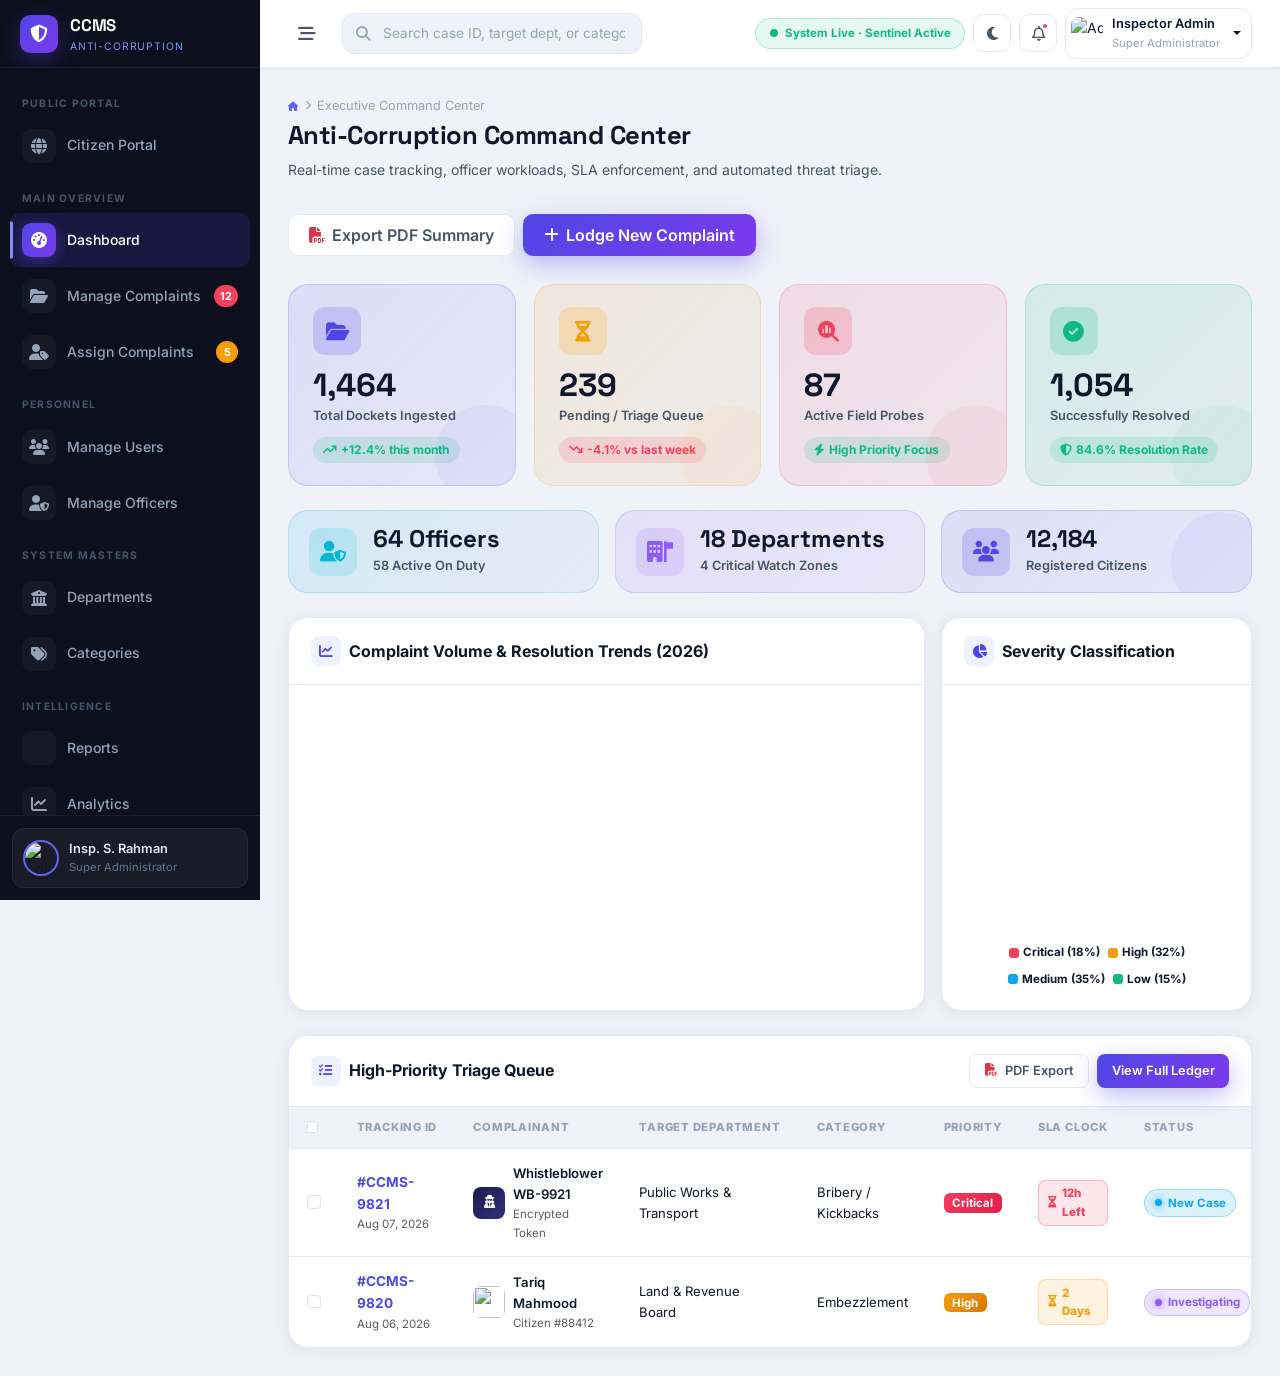
==== commit deb915b0: "add" ====
--- a/admin/index.html
+++ b/admin/index.html
@@ -3,18 +3,18 @@
 <head>
   <meta charset="UTF-8">
   <meta name="viewport" content="width=device-width, initial-scale=1.0">
-  <title>Dashboard — CCMS Admin Panel</title>
-  <meta name="description" content="Corruption Complaint Management System — Admin Dashboard">
+  <title>Executive Command Dashboard — CCMS Admin Panel</title>
+  <meta name="description" content="Corruption Complaint Management System — Executive Admin Command Center">
 
   <!-- Fonts -->
   <link rel="preconnect" href="https://fonts.googleapis.com">
   <link rel="preconnect" href="https://fonts.gstatic.com" crossorigin>
-  <link href="https://fonts.googleapis.com/css2?family=Inter:wght@300;400;500;600;700;800;900&family=Space+Grotesk:wght@400;500;600;700&display=swap" rel="stylesheet">
+  <link href="https://fonts.googleapis.com/css2?family=Plus+Jakarta+Sans:wght@300;400;500;600;700;800;900&family=Space+Grotesk:wght@400;500;600;700&family=JetBrains+Mono:wght@400;500;600;700&display=swap" rel="stylesheet">
 
   <!-- Bootstrap 5.3 -->
   <link href="https://cdn.jsdelivr.net/npm/bootstrap@5.3.2/dist/css/bootstrap.min.css" rel="stylesheet">
   <!-- Font Awesome 6 -->
-  <link rel="stylesheet" href="https://cdnjs.cloudflare.com/ajax/libs/font-awesome/6.4.2/css/all.min.css">
+  <link rel="stylesheet" href="https://cdnjs.cloudflare.com/ajax/libs/font-awesome/6.5.1/css/all.min.css">
   <!-- SweetAlert2 -->
   <link rel="stylesheet" href="https://cdn.jsdelivr.net/npm/sweetalert2@11/dist/sweetalert2.min.css">
 
@@ -35,8 +35,13 @@
     </div>
 
     <nav class="sb-nav">
+      <div class="sb-section-label">Public Portal</div>
+      <a href="../index.html" class="sb-link">
+        <div class="icon-wrap"><i class="fa-solid fa-globe"></i></div>
+        <span>Citizen Portal</span>
+      </a>
+
       <div class="sb-section-label">Main Overview</div>
-
       <a href="index.html" class="sb-link active">
         <div class="icon-wrap"><i class="fa-solid fa-gauge-high"></i></div>
         <span>Dashboard</span>
@@ -55,7 +60,6 @@
       </a>
 
       <div class="sb-section-label">Personnel</div>
-
       <a href="manage-users.html" class="sb-link">
         <div class="icon-wrap"><i class="fa-solid fa-users"></i></div>
         <span>Manage Users</span>
@@ -67,7 +71,6 @@
       </a>
 
       <div class="sb-section-label">System Masters</div>
-
       <a href="manage-departments.html" class="sb-link">
         <div class="icon-wrap"><i class="fa-solid fa-building-columns"></i></div>
         <span>Departments</span>
@@ -79,9 +82,8 @@
       </a>
 
       <div class="sb-section-label">Intelligence</div>
-
       <a href="reports.html" class="sb-link">
-        <div class="icon-wrap"><i class="fa-solid fa-chart-pie"></i></div>
+        <div class="icon-wrap"><i class="fa-solid fa-file-chart-column"></i></div>
         <span>Reports</span>
       </a>
 
@@ -98,8 +100,7 @@
 
     <div class="sb-footer">
       <div class="sb-admin-card">
-        <img src="https://images.unsplash.com/photo-1560250097-0b93528c311a?auto=format&fit=crop&w=80&q=80"
-             alt="Admin" class="sb-avatar">
+        <img src="https://images.unsplash.com/photo-1560250097-0b93528c311a?auto=format&fit=crop&w=80&q=80" alt="Admin" class="sb-avatar">
         <div class="sb-admin-info">
           <div class="sb-admin-name">Insp. S. Rahman</div>
           <div class="sb-admin-role">Super Administrator</div>
@@ -120,7 +121,7 @@
 
         <div class="search-wrap d-none d-md-block">
           <i class="fa-solid fa-magnifying-glass"></i>
-          <input type="text" id="tableSearch" placeholder="Search complaints, officers, users…">
+          <input type="text" id="tableSearch" placeholder="Search case ID, target dept, or category…">
         </div>
       </div>
 
@@ -128,7 +129,7 @@
         <!-- System Status -->
         <div class="online-chip d-none d-xl-flex">
           <span class="online-dot"></span>
-          XAMPP / PHP 8.2 Online
+          System Live · Sentinel Active
         </div>
 
         <!-- Theme Toggle -->
@@ -154,8 +155,8 @@
               </div>
               <div>
                 <div style="font-weight:700;font-size:.8rem;">Critical: Bribery Case Escalated</div>
-                <div class="extra-small" style="color:var(--text-3);">Ref #CCMS-9821 · Public Works Dept</div>
-                <div class="extra-small" style="color:var(--text-3);margin-top:2px;">5 minutes ago</div>
+                <div class="extra-small text-muted">Ref #CCMS-9821 · Public Works Dept</div>
+                <div class="extra-small text-muted" style="margin-top:2px;">5 minutes ago</div>
               </div>
             </div>
 
@@ -165,19 +166,8 @@
               </div>
               <div>
                 <div style="font-weight:700;font-size:.8rem;">SLA Deadline Approaching</div>
-                <div class="extra-small" style="color:var(--text-3);">2 complaints approaching SLA cutoff</div>
-                <div class="extra-small" style="color:var(--text-3);margin-top:2px;">22 minutes ago</div>
-              </div>
-            </div>
-
-            <div class="notif-item mt-1">
-              <div class="notif-icon" style="background:rgba(16,185,129,.15);color:#10b981;">
-                <i class="fa-solid fa-file-pdf"></i>
-              </div>
-              <div>
-                <div style="font-weight:700;font-size:.8rem;">Monthly Audit Report Ready</div>
-                <div class="extra-small" style="color:var(--text-3);">July 2026 PDF generated via Dompdf</div>
-                <div class="extra-small" style="color:var(--text-3);margin-top:2px;">1 hour ago</div>
+                <div class="extra-small text-muted">2 complaints approaching SLA cutoff</div>
+                <div class="extra-small text-muted" style="margin-top:2px;">22 minutes ago</div>
               </div>
             </div>
 
@@ -191,25 +181,21 @@
         <!-- Profile -->
         <div class="dropdown">
           <div class="nav-profile-btn dropdown-toggle" data-bs-toggle="dropdown" aria-expanded="false">
-            <img src="https://images.unsplash.com/photo-1560250097-0b93528c311a?auto=format&fit=crop&w=80&q=80"
-                 class="nav-avatar" alt="Admin">
+            <img src="https://images.unsplash.com/photo-1560250097-0b93528c311a?auto=format&fit=crop&w=80&q=80" class="nav-avatar" alt="Admin">
             <div class="d-none d-md-block">
               <div class="nav-profile-name">Inspector Admin</div>
               <div class="nav-profile-role">Super Administrator</div>
             </div>
           </div>
           <ul class="dropdown-menu dropdown-menu-end">
-            <li><a class="dropdown-item" href="#"><i class="fa-solid fa-user-gear text-indigo-500"></i> Profile Settings</a></li>
-            <li><a class="dropdown-item" href="activity-logs.html"><i class="fa-solid fa-clock-rotate-left text-indigo-500"></i> My Logs</a></li>
+            <li><a class="dropdown-item" href="../index.html"><i class="fa-solid fa-globe"></i> View Citizen Portal</a></li>
+            <li><a class="dropdown-item" href="activity-logs.html"><i class="fa-solid fa-clock-rotate-left"></i> My Logs</a></li>
             <li><div class="dropdown-divider"></div></li>
-            <li><a class="dropdown-item" href="#" style="color:var(--rose-500);" onclick="Swal.fire({icon:'info',title:'Session Ended',text:'You have been logged out safely.',timer:2000,showConfirmButton:false})">
-              <i class="fa-solid fa-power-off"></i> Logout
-            </a></li>
+            <li><a class="dropdown-item text-danger" href="../index.html"><i class="fa-solid fa-power-off"></i> Logout</a></li>
           </ul>
         </div>
       </div>
     </nav>
-    <!-- /TOP NAVBAR -->
 
     <!-- ═══════════════════ CONTENT BODY ═══════════════════ -->
     <main class="content-body">
@@ -218,19 +204,19 @@
       <div class="page-header">
         <div>
           <div class="page-breadcrumb">
-            <i class="fa-solid fa-house"></i>
+            <a href="index.html"><i class="fa-solid fa-house"></i></a>
             <i class="fa-solid fa-chevron-right"></i>
-            <span>Dashboard</span>
-          </div>
-          <h1 class="page-title">Corruption Executive Dashboard</h1>
-          <p class="page-subtitle">Real-time case tracking, officer workloads, SLA compliance &amp; threat analytics.</p>
+            <span>Executive Command Center</span>
+          </div>
+          <h1 class="page-title">Anti-Corruption Command Center</h1>
+          <p class="page-subtitle">Real-time case tracking, officer workloads, SLA enforcement, and automated threat triage.</p>
         </div>
         <div class="d-flex gap-2 flex-wrap">
           <button class="btn btn-ghost btn-export-pdf" data-doc-name="Executive_Dashboard_Summary">
-            <i class="fa-solid fa-file-pdf" style="color:var(--rose-500);"></i> Export PDF
+            <i class="fa-solid fa-file-pdf text-danger"></i> Export PDF Summary
           </button>
           <a href="manage-complaints.html" class="btn btn-primary">
-            <i class="fa-solid fa-plus"></i> Lodge Complaint
+            <i class="fa-solid fa-plus"></i> Lodge New Complaint
           </a>
         </div>
       </div>
@@ -240,68 +226,68 @@
         <div class="kpi-card indigo">
           <div class="kpi-icon"><i class="fa-solid fa-folder-open"></i></div>
           <div class="kpi-value counter-value">1482</div>
-          <div class="kpi-label">Total Complaints Filed</div>
+          <div class="kpi-label">Total Dockets Ingested</div>
           <div class="kpi-trend up"><i class="fa-solid fa-arrow-trend-up"></i> +12.4% this month</div>
         </div>
 
         <div class="kpi-card amber">
           <div class="kpi-icon"><i class="fa-solid fa-hourglass-half"></i></div>
           <div class="kpi-value counter-value">245</div>
-          <div class="kpi-label">Pending / Under Review</div>
+          <div class="kpi-label">Pending / Triage Queue</div>
           <div class="kpi-trend down"><i class="fa-solid fa-arrow-trend-down"></i> -4.1% vs last week</div>
         </div>
 
         <div class="kpi-card rose">
           <div class="kpi-icon"><i class="fa-solid fa-magnifying-glass-chart"></i></div>
           <div class="kpi-value counter-value">89</div>
-          <div class="kpi-label">Active Investigations</div>
-          <div class="kpi-trend up"><i class="fa-solid fa-arrow-trend-up"></i> High Priority Focus</div>
+          <div class="kpi-label">Active Field Probes</div>
+          <div class="kpi-trend up"><i class="fa-solid fa-bolt"></i> High Priority Focus</div>
         </div>
 
         <div class="kpi-card emerald">
           <div class="kpi-icon"><i class="fa-solid fa-circle-check"></i></div>
           <div class="kpi-value counter-value">1078</div>
           <div class="kpi-label">Successfully Resolved</div>
-          <div class="kpi-trend up"><i class="fa-solid fa-arrow-trend-up"></i> 84.6% Resolution Rate</div>
-        </div>
-      </div>
-
-      <!-- Secondary KPI Row -->
+          <div class="kpi-trend up"><i class="fa-solid fa-shield-halved"></i> 84.6% Resolution Rate</div>
+        </div>
+      </div>
+
+      <!-- Secondary Quick Stats Row -->
       <div class="row g-3 mb-4">
         <div class="col-md-4">
-          <div class="kpi-card cyan" style="padding:18px 22px;">
+          <div class="kpi-card cyan" style="padding:16px 20px;">
             <div class="d-flex align-items-center gap-3">
               <div class="kpi-icon mb-0" style="background:rgba(6,182,212,.15);color:#06b6d4;">
                 <i class="fa-solid fa-user-shield"></i>
               </div>
               <div>
-                <div class="kpi-value" style="font-size:1.6rem;" id="cntOfficers">64</div>
-                <div class="kpi-label">Active Officers On Duty</div>
+                <div class="kpi-value" style="font-size:1.5rem;">64 Officers</div>
+                <div class="kpi-label">58 Active On Duty</div>
               </div>
             </div>
           </div>
         </div>
         <div class="col-md-4">
-          <div class="kpi-card violet" style="padding:18px 22px;">
+          <div class="kpi-card violet" style="padding:16px 20px;">
             <div class="d-flex align-items-center gap-3">
               <div class="kpi-icon mb-0" style="background:rgba(139,92,246,.15);color:#8b5cf6;">
                 <i class="fa-solid fa-building-flag"></i>
               </div>
               <div>
-                <div class="kpi-value" style="font-size:1.6rem;" id="cntDepts">18</div>
-                <div class="kpi-label">Monitored Departments</div>
+                <div class="kpi-value" style="font-size:1.5rem;">18 Departments</div>
+                <div class="kpi-label">4 Critical Watch Zones</div>
               </div>
             </div>
           </div>
         </div>
         <div class="col-md-4">
-          <div class="kpi-card indigo" style="padding:18px 22px;">
+          <div class="kpi-card indigo" style="padding:16px 20px;">
             <div class="d-flex align-items-center gap-3">
               <div class="kpi-icon mb-0">
                 <i class="fa-solid fa-users"></i>
               </div>
               <div>
-                <div class="kpi-value counter-value" style="font-size:1.6rem;">12450</div>
+                <div class="kpi-value counter-value" style="font-size:1.5rem;">12450</div>
                 <div class="kpi-label">Registered Citizens</div>
               </div>
             </div>
@@ -311,50 +297,35 @@
 
       <!-- Charts Row -->
       <div class="row g-3 mb-4">
-        <!-- Trend Chart -->
         <div class="col-lg-8">
           <div class="card-box h-100">
             <div class="card-box-head">
               <div class="card-box-title">
                 <div class="title-icon"><i class="fa-solid fa-chart-line"></i></div>
-                Complaint Volume &amp; Resolution Trends — 2026
-              </div>
-              <div class="d-flex gap-2">
-                <button class="btn btn-ghost btn-sm active-period" data-period="monthly">Monthly</button>
-                <button class="btn btn-ghost btn-sm" data-period="quarterly">Quarterly</button>
+                Complaint Volume &amp; Resolution Trends (2026)
               </div>
             </div>
             <div class="card-box-body" style="padding-bottom:12px;">
-              <canvas id="trendChart" height="270"></canvas>
-            </div>
-          </div>
-        </div>
-
-        <!-- Severity Doughnut -->
+              <canvas id="trendChart" height="260"></canvas>
+            </div>
+          </div>
+        </div>
+
         <div class="col-lg-4">
           <div class="card-box h-100">
             <div class="card-box-head">
               <div class="card-box-title">
                 <div class="title-icon"><i class="fa-solid fa-chart-pie"></i></div>
-                Severity Breakdown
+                Severity Classification
               </div>
             </div>
             <div class="card-box-body d-flex flex-column align-items-center">
               <canvas id="severityChart" height="220"></canvas>
-              <!-- Legend -->
               <div class="d-flex flex-wrap gap-2 mt-3 justify-content-center">
-                <div class="d-flex align-items-center gap-1 extra-small fw-bold">
-                  <span style="width:10px;height:10px;border-radius:3px;background:#f43f5e;display:inline-block;"></span> Critical
-                </div>
-                <div class="d-flex align-items-center gap-1 extra-small fw-bold">
-                  <span style="width:10px;height:10px;border-radius:3px;background:#f59e0b;display:inline-block;"></span> High
-                </div>
-                <div class="d-flex align-items-center gap-1 extra-small fw-bold">
-                  <span style="width:10px;height:10px;border-radius:3px;background:#0ea5e9;display:inline-block;"></span> Medium
-                </div>
-                <div class="d-flex align-items-center gap-1 extra-small fw-bold">
-                  <span style="width:10px;height:10px;border-radius:3px;background:#10b981;display:inline-block;"></span> Low
-                </div>
+                <div class="d-flex align-items-center gap-1 extra-small fw-bold"><span style="width:10px;height:10px;border-radius:3px;background:#f43f5e;display:inline-block;"></span> Critical (18%)</div>
+                <div class="d-flex align-items-center gap-1 extra-small fw-bold"><span style="width:10px;height:10px;border-radius:3px;background:#f59e0b;display:inline-block;"></span> High (32%)</div>
+                <div class="d-flex align-items-center gap-1 extra-small fw-bold"><span style="width:10px;height:10px;border-radius:3px;background:#0ea5e9;display:inline-block;"></span> Medium (35%)</div>
+                <div class="d-flex align-items-center gap-1 extra-small fw-bold"><span style="width:10px;height:10px;border-radius:3px;background:#10b981;display:inline-block;"></span> Low (15%)</div>
               </div>
             </div>
           </div>
@@ -366,13 +337,13 @@
         <div class="card-box-head">
           <div class="card-box-title">
             <div class="title-icon"><i class="fa-solid fa-list-check"></i></div>
-            Recent High-Severity Complaints
+            High-Priority Triage Queue
           </div>
           <div class="d-flex gap-2">
             <button class="btn btn-ghost btn-sm btn-export-pdf" data-doc-name="Recent_Complaints_Export">
-              <i class="fa-solid fa-file-pdf" style="color:var(--rose-500);"></i> Export
+              <i class="fa-solid fa-file-pdf text-danger"></i> PDF Export
             </button>
-            <a href="manage-complaints.html" class="btn btn-outline-primary btn-sm">View All</a>
+            <a href="manage-complaints.html" class="btn btn-primary btn-sm">View Full Ledger</a>
           </div>
         </div>
 
@@ -380,21 +351,23 @@
           <table class="tbl" id="complaintsTable">
             <thead>
               <tr>
+                <th style="width:40px;" class="no-sort"><input type="checkbox" class="form-check-input select-all-checkbox" id="selectAllRows"></th>
                 <th>Tracking ID</th>
                 <th>Complainant</th>
                 <th>Target Department</th>
                 <th>Category</th>
                 <th>Priority</th>
-                <th>SLA Status</th>
+                <th>SLA Clock</th>
                 <th>Status</th>
-                <th>Action</th>
+                <th class="text-end no-sort">Action</th>
               </tr>
             </thead>
             <tbody>
               <tr>
+                <td><input type="checkbox" class="form-check-input row-checkbox"></td>
                 <td>
-                  <a href="#" class="fw-bold" style="color:var(--indigo-600);">#CCMS-9821</a>
-                  <div class="extra-small" style="color:var(--text-3);">Aug 07, 2026</div>
+                  <a href="manage-complaints.html" class="fw-bold" style="color:var(--indigo-600); font-family:var(--font-mono);">#CCMS-9821</a>
+                  <div class="extra-small text-muted">Aug 07, 2026</div>
                 </td>
                 <td>
                   <span class="d-flex align-items-center gap-2">
@@ -403,7 +376,7 @@
                     </span>
                     <div>
                       <div class="fw-semibold" style="font-size:.82rem;">Whistleblower WB-9921</div>
-                      <div class="extra-small" style="color:var(--text-3);">Encrypted ID</div>
+                      <div class="extra-small text-muted">Encrypted Token</div>
                     </div>
                   </span>
                 </td>
@@ -411,31 +384,27 @@
                 <td style="font-size:.82rem;">Bribery / Kickbacks</td>
                 <td><span class="chip-critical">Critical</span></td>
                 <td><span class="sla sla-critical"><i class="fa-solid fa-hourglass-half"></i> 12h Left</span></td>
-                <td><span class="pill pill-new"><i class="fa-solid fa-circle" style="font-size:.5rem;"></i> New</span></td>
-                <td>
-                  <div class="d-flex gap-1">
-                    <button class="btn btn-ghost btn-icon btn-sm" data-bs-toggle="modal" data-bs-target="#viewComplaintModal" title="View">
-                      <i class="fa-solid fa-eye" style="color:var(--indigo-500);"></i>
-                    </button>
-                    <a href="assign-complaints.html" class="btn btn-primary btn-icon btn-sm" title="Assign">
-                      <i class="fa-solid fa-user-plus"></i>
-                    </a>
+                <td><span class="pill pill-new pill-live">New Case</span></td>
+                <td class="text-end">
+                  <div class="d-inline-flex gap-1">
+                    <button class="btn btn-ghost btn-icon btn-sm" onclick="showDashboardCaseModal('#CCMS-9821', 'Public Works & Transport', 'Bribery / Kickbacks', 'Critical', 'Whistleblower WB-9921', 'Demand of 15% kickback commission on highway bridge maintenance contract.')" title="View"><i class="fa-solid fa-eye text-primary"></i></button>
+                    <a href="assign-complaints.html" class="btn btn-primary btn-icon btn-sm" title="Assign"><i class="fa-solid fa-user-plus"></i></a>
                   </div>
                 </td>
               </tr>
 
               <tr>
+                <td><input type="checkbox" class="form-check-input row-checkbox"></td>
                 <td>
-                  <a href="#" class="fw-bold" style="color:var(--indigo-600);">#CCMS-9820</a>
-                  <div class="extra-small" style="color:var(--text-3);">Aug 06, 2026</div>
+                  <a href="manage-complaints.html" class="fw-bold" style="color:var(--indigo-600); font-family:var(--font-mono);">#CCMS-9820</a>
+                  <div class="extra-small text-muted">Aug 06, 2026</div>
                 </td>
                 <td>
                   <span class="d-flex align-items-center gap-2">
-                    <img src="https://images.unsplash.com/photo-1507003211169-0a1dd7228f2d?auto=format&fit=crop&w=80&q=80"
-                         style="width:32px;height:32px;border-radius:8px;object-fit:cover;flex-shrink:0;" alt="">
+                    <img src="https://images.unsplash.com/photo-1507003211169-0a1dd7228f2d?auto=format&fit=crop&w=80&q=80" style="width:32px;height:32px;border-radius:8px;object-fit:cover;flex-shrink:0;" alt="">
                     <div>
                       <div class="fw-semibold" style="font-size:.82rem;">Tariq Mahmood</div>
-                      <div class="extra-small" style="color:var(--text-3);">Citizen #88412</div>
+                      <div class="extra-small text-muted">Citizen #88412</div>
                     </div>
                   </span>
                 </td>
@@ -443,80 +412,11 @@
                 <td style="font-size:.82rem;">Embezzlement</td>
                 <td><span class="chip-high">High</span></td>
                 <td><span class="sla sla-warn"><i class="fa-solid fa-hourglass-half"></i> 2 Days</span></td>
-                <td><span class="pill pill-investigating"><i class="fa-solid fa-magnifying-glass" style="font-size:.5rem;"></i> Investigating</span></td>
-                <td>
-                  <div class="d-flex gap-1">
-                    <button class="btn btn-ghost btn-icon btn-sm" data-bs-toggle="modal" data-bs-target="#viewComplaintModal" title="View">
-                      <i class="fa-solid fa-eye" style="color:var(--indigo-500);"></i>
-                    </button>
-                    <button class="btn btn-ghost btn-icon btn-sm" title="Update Status">
-                      <i class="fa-solid fa-rotate" style="color:var(--amber-500);"></i>
-                    </button>
-                  </div>
-                </td>
-              </tr>
-
-              <tr>
-                <td>
-                  <a href="#" class="fw-bold" style="color:var(--indigo-600);">#CCMS-9819</a>
-                  <div class="extra-small" style="color:var(--text-3);">Aug 05, 2026</div>
-                </td>
-                <td>
-                  <span class="d-flex align-items-center gap-2">
-                    <img src="https://images.unsplash.com/photo-1494790108377-be9c29b29330?auto=format&fit=crop&w=80&q=80"
-                         style="width:32px;height:32px;border-radius:8px;object-fit:cover;flex-shrink:0;" alt="">
-                    <div>
-                      <div class="fw-semibold" style="font-size:.82rem;">Farhana Akhtar</div>
-                      <div class="extra-small" style="color:var(--text-3);">Citizen #90123</div>
-                    </div>
-                  </span>
-                </td>
-                <td style="font-size:.82rem;">Customs &amp; Excise</td>
-                <td style="font-size:.82rem;">Procurement Fraud</td>
-                <td><span class="chip-medium">Medium</span></td>
-                <td><span class="sla sla-ok"><i class="fa-solid fa-check"></i> 5 Days</span></td>
-                <td><span class="pill pill-pending"><i class="fa-solid fa-clock" style="font-size:.5rem;"></i> Pending</span></td>
-                <td>
-                  <div class="d-flex gap-1">
-                    <button class="btn btn-ghost btn-icon btn-sm" data-bs-toggle="modal" data-bs-target="#viewComplaintModal" title="View">
-                      <i class="fa-solid fa-eye" style="color:var(--indigo-500);"></i>
-                    </button>
-                    <a href="assign-complaints.html" class="btn btn-primary btn-icon btn-sm" title="Assign">
-                      <i class="fa-solid fa-user-plus"></i>
-                    </a>
-                  </div>
-                </td>
-              </tr>
-
-              <tr>
-                <td>
-                  <a href="#" class="fw-bold" style="color:var(--indigo-600);">#CCMS-9801</a>
-                  <div class="extra-small" style="color:var(--text-3);">Jul 30, 2026</div>
-                </td>
-                <td>
-                  <span class="d-flex align-items-center gap-2">
-                    <span style="background:var(--g-dark);width:32px;height:32px;border-radius:8px;display:flex;align-items:center;justify-content:center;color:#fff;font-size:.8rem;flex-shrink:0;">
-                      <i class="fa-solid fa-user-secret"></i>
-                    </span>
-                    <div>
-                      <div class="fw-semibold" style="font-size:.82rem;">Whistleblower WB-8810</div>
-                      <div class="extra-small" style="color:var(--text-3);">Encrypted ID</div>
-                    </div>
-                  </span>
-                </td>
-                <td style="font-size:.82rem;">Healthcare Directorate</td>
-                <td style="font-size:.82rem;">Abuse of Power</td>
-                <td><span class="chip-critical">Critical</span></td>
-                <td><span class="sla sla-ok"><i class="fa-solid fa-circle-check"></i> Completed</span></td>
-                <td><span class="pill pill-resolved"><i class="fa-solid fa-circle-check" style="font-size:.5rem;"></i> Resolved</span></td>
-                <td>
-                  <div class="d-flex gap-1">
-                    <button class="btn btn-ghost btn-icon btn-sm" data-bs-toggle="modal" data-bs-target="#viewComplaintModal" title="View">
-                      <i class="fa-solid fa-eye" style="color:var(--indigo-500);"></i>
-                    </button>
-                    <button class="btn btn-ghost btn-icon btn-sm btn-export-pdf" title="Download PDF">
-                      <i class="fa-solid fa-file-pdf" style="color:var(--rose-500);"></i>
-                    </button>
+                <td><span class="pill pill-investigating pill-live">Investigating</span></td>
+                <td class="text-end">
+                  <div class="d-inline-flex gap-1">
+                    <button class="btn btn-ghost btn-icon btn-sm" onclick="showDashboardCaseModal('#CCMS-9820', 'Land & Revenue Board', 'Embezzlement', 'High', 'Tariq Mahmood', 'Unauthorized land record modification and fraudulent deed issuance.')" title="View"><i class="fa-solid fa-eye text-primary"></i></button>
+                    <a href="assign-complaints.html" class="btn btn-ghost btn-icon btn-sm" title="Manage Assignment"><i class="fa-solid fa-user-shield text-info"></i></a>
                   </div>
                 </td>
               </tr>
@@ -524,117 +424,60 @@
           </table>
         </div>
       </div>
-      <!-- /card-box -->
-
     </main>
-    <!-- /CONTENT BODY -->
   </div>
-  <!-- /MAIN CONTENT -->
-
-  <!-- ═══════════════════ MODAL: VIEW COMPLAINT ═══════════════════ -->
+</div>
+
+<!-- ═══════════════════ MODAL: VIEW COMPLAINT ═══════════════════ -->
 <div class="modal fade" id="viewComplaintModal" tabindex="-1" aria-hidden="true">
   <div class="modal-dialog modal-lg modal-dialog-centered">
     <div class="modal-content">
       <div class="modal-header">
         <div>
           <div class="d-flex align-items-center gap-2 mb-1">
-            <span class="pill pill-new">New Case</span>
-            <span class="chip-critical">Critical</span>
-          </div>
-          <h5 class="modal-title">#CCMS-9821 — Bribery Case File</h5>
+            <span class="pill pill-new" id="modalCaseStatus">New Case</span>
+            <span class="chip-critical" id="modalCasePriority">Critical</span>
+          </div>
+          <h5 class="modal-title" id="modalCaseTitle">#CCMS-9821 — Bribery Case File</h5>
         </div>
         <button type="button" class="btn-close" data-bs-dismiss="modal"></button>
       </div>
       <div class="modal-body" style="padding:24px;">
-
-        <!-- Alert -->
         <div style="background:rgba(244,63,94,.1);border:1px solid rgba(244,63,94,.3);border-radius:12px;padding:14px 18px;display:flex;align-items:center;gap:12px;margin-bottom:20px;">
           <i class="fa-solid fa-triangle-exclamation" style="color:#f43f5e;font-size:1.1rem;"></i>
           <div>
-            <div style="font-weight:700;font-size:.9rem;color:#f43f5e;">CRITICAL SEVERITY — SLA Expires in 12 Hours</div>
-            <div class="extra-small" style="color:var(--text-2);">Immediate officer assignment required.</div>
-          </div>
-        </div>
-
-        <!-- Info Grid -->
-        <div class="row g-3 mb-4">
+            <div style="font-weight:700;font-size:.9rem;color:#f43f5e;">CRITICAL SLA WINDOW ACTIVE</div>
+            <div class="extra-small text-muted">Immediate officer action and evidence preservation required.</div>
+          </div>
+        </div>
+
+        <div class="row g-3 mb-3">
           <div class="col-md-6">
             <div style="background:var(--bg);border:1px solid var(--border);border-radius:12px;padding:14px;">
-              <div class="extra-small fw-bold" style="color:var(--text-3);text-transform:uppercase;letter-spacing:.06em;margin-bottom:6px;">Complainant</div>
-              <div class="fw-bold">Whistleblower WB-9921</div>
-              <div class="extra-small" style="color:var(--text-2);margin-top:3px;"><i class="fa-solid fa-envelope me-1"></i> encrypted@securemail.org</div>
+              <div class="extra-small fw-bold text-muted mb-1">Complainant</div>
+              <div class="fw-bold" id="modalCaseComplainant">Whistleblower WB-9921</div>
             </div>
           </div>
           <div class="col-md-6">
             <div style="background:var(--bg);border:1px solid var(--border);border-radius:12px;padding:14px;">
-              <div class="extra-small fw-bold" style="color:var(--text-3);text-transform:uppercase;letter-spacing:.06em;margin-bottom:6px;">Target Department</div>
-              <div class="fw-bold">Public Works &amp; Transport Board</div>
-              <div class="extra-small" style="color:var(--text-2);margin-top:3px;"><i class="fa-solid fa-location-dot me-1"></i> Sector 4, Highway Tender Office</div>
-            </div>
-          </div>
-        </div>
-
-        <div style="margin-bottom:18px;">
-          <div class="extra-small fw-bold" style="color:var(--text-3);text-transform:uppercase;letter-spacing:.06em;margin-bottom:8px;">Allegation Summary</div>
-          <p style="font-size:.875rem;color:var(--text-2);line-height:1.7;margin:0;">
-            Allegation of illegal bribery during highway bridge maintenance tender allocation. Tender officials
-            demanded an undocumented 15% kickback commission for contract approval. Audio recordings and
-            financial transaction receipts have been submitted as evidence.
-          </p>
-        </div>
-
-        <div style="margin-bottom:18px;">
-          <div class="extra-small fw-bold" style="color:var(--text-3);text-transform:uppercase;letter-spacing:.06em;margin-bottom:10px;">Evidence Attachments (2 Files)</div>
-          <div class="d-flex gap-2 flex-wrap">
-            <div style="display:flex;align-items:center;gap:10px;background:var(--bg);border:1px solid var(--border);border-radius:10px;padding:10px 14px;">
-              <i class="fa-solid fa-file-pdf" style="color:#f43f5e;font-size:1.4rem;"></i>
-              <div>
-                <div class="fw-bold extra-small">tender_bid_receipt.pdf</div>
-                <div class="extra-small" style="color:var(--text-3);">2.4 MB</div>
-              </div>
-            </div>
-            <div style="display:flex;align-items:center;gap:10px;background:var(--bg);border:1px solid var(--border);border-radius:10px;padding:10px 14px;">
-              <i class="fa-solid fa-file-audio" style="color:#f59e0b;font-size:1.4rem;"></i>
-              <div>
-                <div class="fw-bold extra-small">audio_bribe_recording.mp3</div>
-                <div class="extra-small" style="color:var(--text-3);">8.1 MB</div>
-              </div>
-            </div>
-          </div>
-        </div>
-
-        <!-- Timeline -->
-        <div class="extra-small fw-bold" style="color:var(--text-3);text-transform:uppercase;letter-spacing:.06em;margin-bottom:12px;">Audit Timeline</div>
-        <div class="timeline">
-          <div class="tl-item">
-            <div class="tl-dot indigo"><i class="fa-solid fa-plus"></i></div>
-            <div class="tl-body">
-              <div class="tl-title">Complaint Registered</div>
-              <div class="tl-time">Aug 07, 2026 · 09:15 AM</div>
-              <div class="tl-desc">Submitted anonymously with encrypted media attachments.</div>
-            </div>
-          </div>
-          <div class="tl-item">
-            <div class="tl-dot amber"><i class="fa-solid fa-user-check"></i></div>
-            <div class="tl-body">
-              <div class="tl-title">Under Review — Assignment Pending</div>
-              <div class="tl-time">Aug 07, 2026 · 10:30 AM</div>
-              <div class="tl-desc">Awaiting officer allocation from Public Works Anti-Corruption Cell.</div>
-            </div>
-          </div>
+              <div class="extra-small fw-bold text-muted mb-1">Target Department</div>
+              <div class="fw-bold" id="modalCaseDept">Public Works &amp; Transport Board</div>
+            </div>
+          </div>
+        </div>
+
+        <div class="mb-3">
+          <div class="extra-small fw-bold text-muted mb-1">Allegation Summary</div>
+          <p class="extra-small text-muted" id="modalCaseDesc" style="line-height:1.6;"></p>
         </div>
       </div>
       <div class="modal-footer">
         <button type="button" class="btn btn-ghost" data-bs-dismiss="modal">Close</button>
-        <a href="assign-complaints.html" class="btn btn-outline-primary">
-          <i class="fa-solid fa-user-plus"></i> Assign Officer
-        </a>
-        <button type="button" class="btn btn-primary btn-export-pdf" data-doc-name="Complaint_9821_Case_File">
-          <i class="fa-solid fa-file-pdf"></i> Download PDF
-        </button>
-      </div>
+        <a href="assign-complaints.html" class="btn btn-primary"><i class="fa-solid fa-user-plus me-1"></i> Assign Officer</a>
+      </div>
+    </div>
   </div>
-</div><!-- /wrapper -->
+</div>
 
 <!-- ═══════════════════ SCRIPTS ═══════════════════ -->
 <script src="https://code.jquery.com/jquery-3.7.1.min.js"></script>
@@ -644,7 +487,18 @@
 <script src="assets/js/main.js"></script>
 
 <script>
+function showDashboardCaseModal(id, dept, cat, priority, complainant, desc) {
+  $('#modalCaseTitle').text(`${id} — ${cat}`);
+  $('#modalCasePriority').text(priority);
+  $('#modalCaseComplainant').text(complainant);
+  $('#modalCaseDept').text(dept);
+  $('#modalCaseDesc').text(desc);
+  const modal = new bootstrap.Modal(document.getElementById('viewComplaintModal'));
+  modal.show();
+}
+
 document.addEventListener('DOMContentLoaded', function() {
+  const baseFont = { family: 'Plus Jakarta Sans', size: 12 };
   const trendCanvas = document.getElementById('trendChart');
   const severityCanvas = document.getElementById('severityChart');
 
@@ -655,7 +509,7 @@
         labels: ['Jan','Feb','Mar','Apr','May','Jun','Jul','Aug'],
         datasets: [
           {
-            label: 'Complaints Filed',
+            label: 'Complaints Ingested',
             data: [120,145,190,175,210,240,280,122],
             borderColor: '#4f46e5',
             backgroundColor: 'rgba(79,70,229,0.12)',
@@ -695,7 +549,7 @@
               boxHeight: 10,
               borderRadius: 5,
               useBorderRadius: true,
-              font: { family: 'Inter', size: 12, weight: '600' },
+              font: baseFont,
               padding: 16
             }
           },
@@ -712,12 +566,12 @@
         scales: {
           x: {
             grid: { display: false },
-            ticks: { font: { family: 'Inter', size: 12 }, color: '#94a3b8' }
+            ticks: { font: baseFont, color: '#94a3b8' }
           },
           y: {
             beginAtZero: true,
-            grid: { color: 'rgba(100,116,139,0.1)', drawBorder: false },
-            ticks: { font: { family: 'Inter', size: 12 }, color: '#94a3b8', stepSize: 50 }
+            grid: { color: 'rgba(100,116,139,0.1)' },
+            ticks: { font: baseFont, color: '#94a3b8' }
           }
         }
       }
@@ -757,6 +611,5 @@
   }
 });
 </script>
-
 </body>
 </html>
--- a/admin/assets/css/style.css
+++ b/admin/assets/css/style.css
@@ -1044,3 +1044,187 @@
   .kpi-grid { grid-template-columns: repeat(2,1fr); }
   .top-navbar { padding: 0 14px; }
 }
+
+/* ═══════════════════════════════════════════════════════════
+   NEW INTERACTIVE FORM & UI ENHANCEMENTS
+   ═══════════════════════════════════════════════════════════ */
+
+/* Floating Input Groups with Icons */
+.input-icon-group {
+  position: relative;
+  display: flex;
+  align-items: center;
+}
+.input-icon-group i.input-icon {
+  position: absolute;
+  left: 14px;
+  color: var(--text-3);
+  font-size: 0.9rem;
+  pointer-events: none;
+  transition: var(--tx);
+  z-index: 5;
+}
+.input-icon-group .form-control,
+.input-icon-group .form-select {
+  padding-left: 38px !important;
+}
+.input-icon-group .form-control:focus ~ i.input-icon,
+.input-icon-group .form-select:focus ~ i.input-icon {
+  color: var(--indigo-500);
+}
+
+/* Enhanced Drag-and-Drop File Upload Box */
+.file-dropzone {
+  border: 2px dashed var(--border);
+  border-radius: var(--r-md);
+  padding: 24px;
+  text-align: center;
+  background: var(--surface-2);
+  cursor: pointer;
+  transition: var(--tx);
+  position: relative;
+}
+.file-dropzone:hover, .file-dropzone.dragover {
+  border-color: var(--indigo-500);
+  background: rgba(79, 70, 229, 0.05);
+}
+.file-dropzone input[type="file"] {
+  position: absolute;
+  inset: 0;
+  opacity: 0;
+  cursor: pointer;
+  width: 100%;
+  height: 100%;
+}
+.file-dropzone-icon {
+  width: 48px;
+  height: 48px;
+  border-radius: 12px;
+  background: rgba(79, 70, 229, 0.12);
+  color: var(--indigo-500);
+  display: flex;
+  align-items: center;
+  justify-content: center;
+  font-size: 1.25rem;
+  margin: 0 auto 10px;
+}
+
+/* Form Steps Indicator */
+.form-steps-nav {
+  display: flex;
+  align-items: center;
+  justify-content: space-between;
+  margin-bottom: 24px;
+  position: relative;
+}
+.form-steps-nav::before {
+  content: '';
+  position: absolute;
+  top: 18px;
+  left: 30px;
+  right: 30px;
+  height: 2px;
+  background: var(--border);
+  z-index: 0;
+}
+.form-step-item {
+  position: relative;
+  z-index: 1;
+  text-align: center;
+  cursor: pointer;
+}
+.form-step-circle {
+  width: 36px;
+  height: 36px;
+  border-radius: 50%;
+  background: var(--surface);
+  border: 2px solid var(--border);
+  color: var(--text-3);
+  display: flex;
+  align-items: center;
+  justify-content: center;
+  font-weight: 700;
+  font-size: 0.85rem;
+  margin: 0 auto 6px;
+  transition: var(--tx);
+}
+.form-step-item.active .form-step-circle {
+  background: var(--indigo-600);
+  border-color: var(--indigo-600);
+  color: #ffffff;
+  box-shadow: 0 0 15px var(--sh-primary);
+}
+.form-step-item.done .form-step-circle {
+  background: var(--emerald-500);
+  border-color: var(--emerald-500);
+  color: #ffffff;
+}
+.form-step-label {
+  font-size: 0.75rem;
+  font-weight: 600;
+  color: var(--text-2);
+}
+
+/* Interactive Floating Bulk Action Bar */
+.bulk-actions-bar {
+  position: fixed;
+  bottom: 24px;
+  left: 50%;
+  transform: translateX(-50%) translateY(100px);
+  background: var(--surface);
+  border: 1px solid var(--border);
+  box-shadow: var(--sh-lg), 0 0 30px rgba(79, 70, 229, 0.2);
+  border-radius: 9999px;
+  padding: 10px 24px;
+  display: flex;
+  align-items: center;
+  gap: 16px;
+  z-index: 1050;
+  transition: transform 0.35s cubic-bezier(0.16, 1, 0.3, 1);
+}
+.bulk-actions-bar.show {
+  transform: translateX(-50%) translateY(0);
+}
+.bulk-count-badge {
+  background: var(--indigo-600);
+  color: #ffffff;
+  font-weight: 700;
+  padding: 2px 10px;
+  border-radius: 999px;
+  font-size: 0.8rem;
+}
+
+/* Character Counter & Form Hints */
+.char-counter {
+  font-size: 0.75rem;
+  color: var(--text-3);
+  text-align: right;
+  margin-top: 4px;
+}
+
+/* Pill Live Pulse Indicator */
+.pill-live {
+  display: inline-flex;
+  align-items: center;
+  gap: 6px;
+}
+.pill-live::before {
+  content: '';
+  width: 7px;
+  height: 7px;
+  border-radius: 50%;
+  background: currentColor;
+  box-shadow: 0 0 8px currentColor;
+  animation: pulse-live-dot 1.5s infinite;
+}
+@keyframes pulse-live-dot {
+  0%, 100% { transform: scale(1); opacity: 1; }
+  50% { transform: scale(0.8); opacity: 0.4; }
+}
+
+/* Checkbox Modern Styling */
+.form-check-input:checked {
+  background-color: var(--indigo-600);
+  border-color: var(--indigo-600);
+}
+
